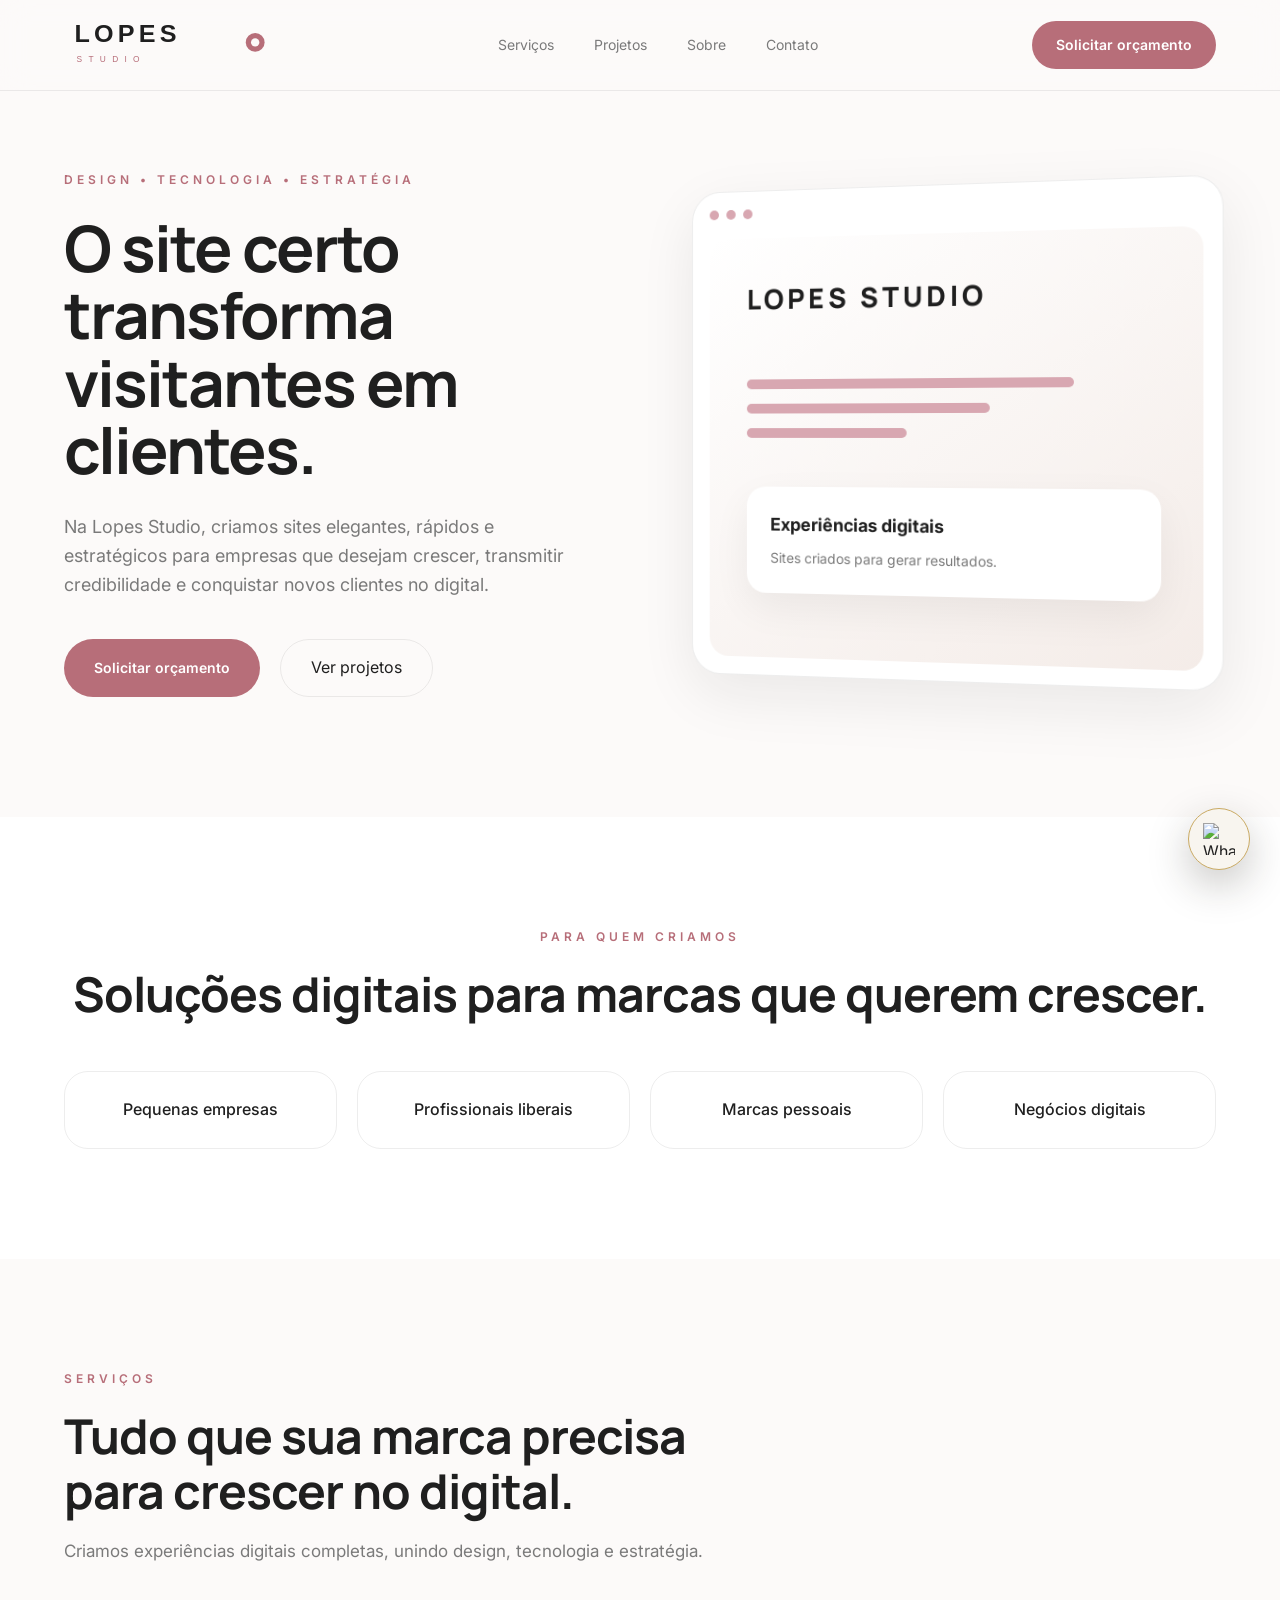
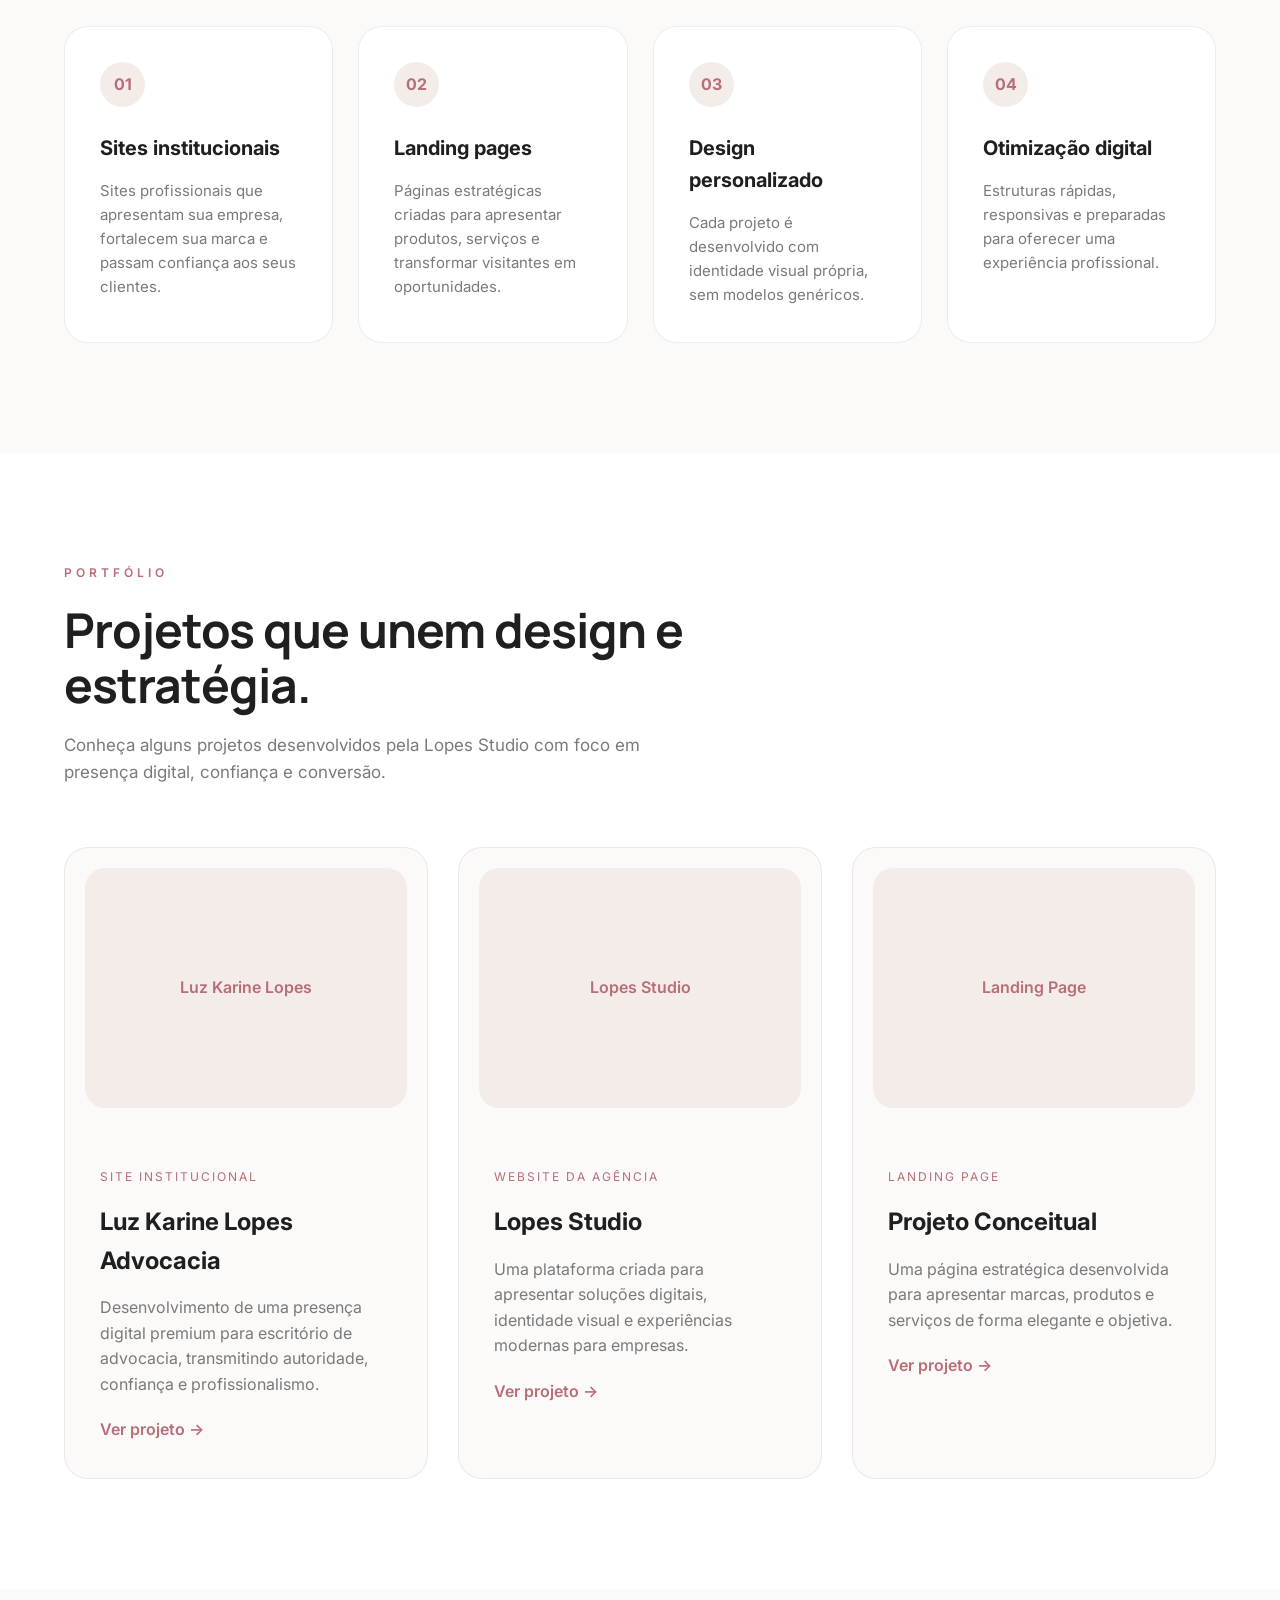
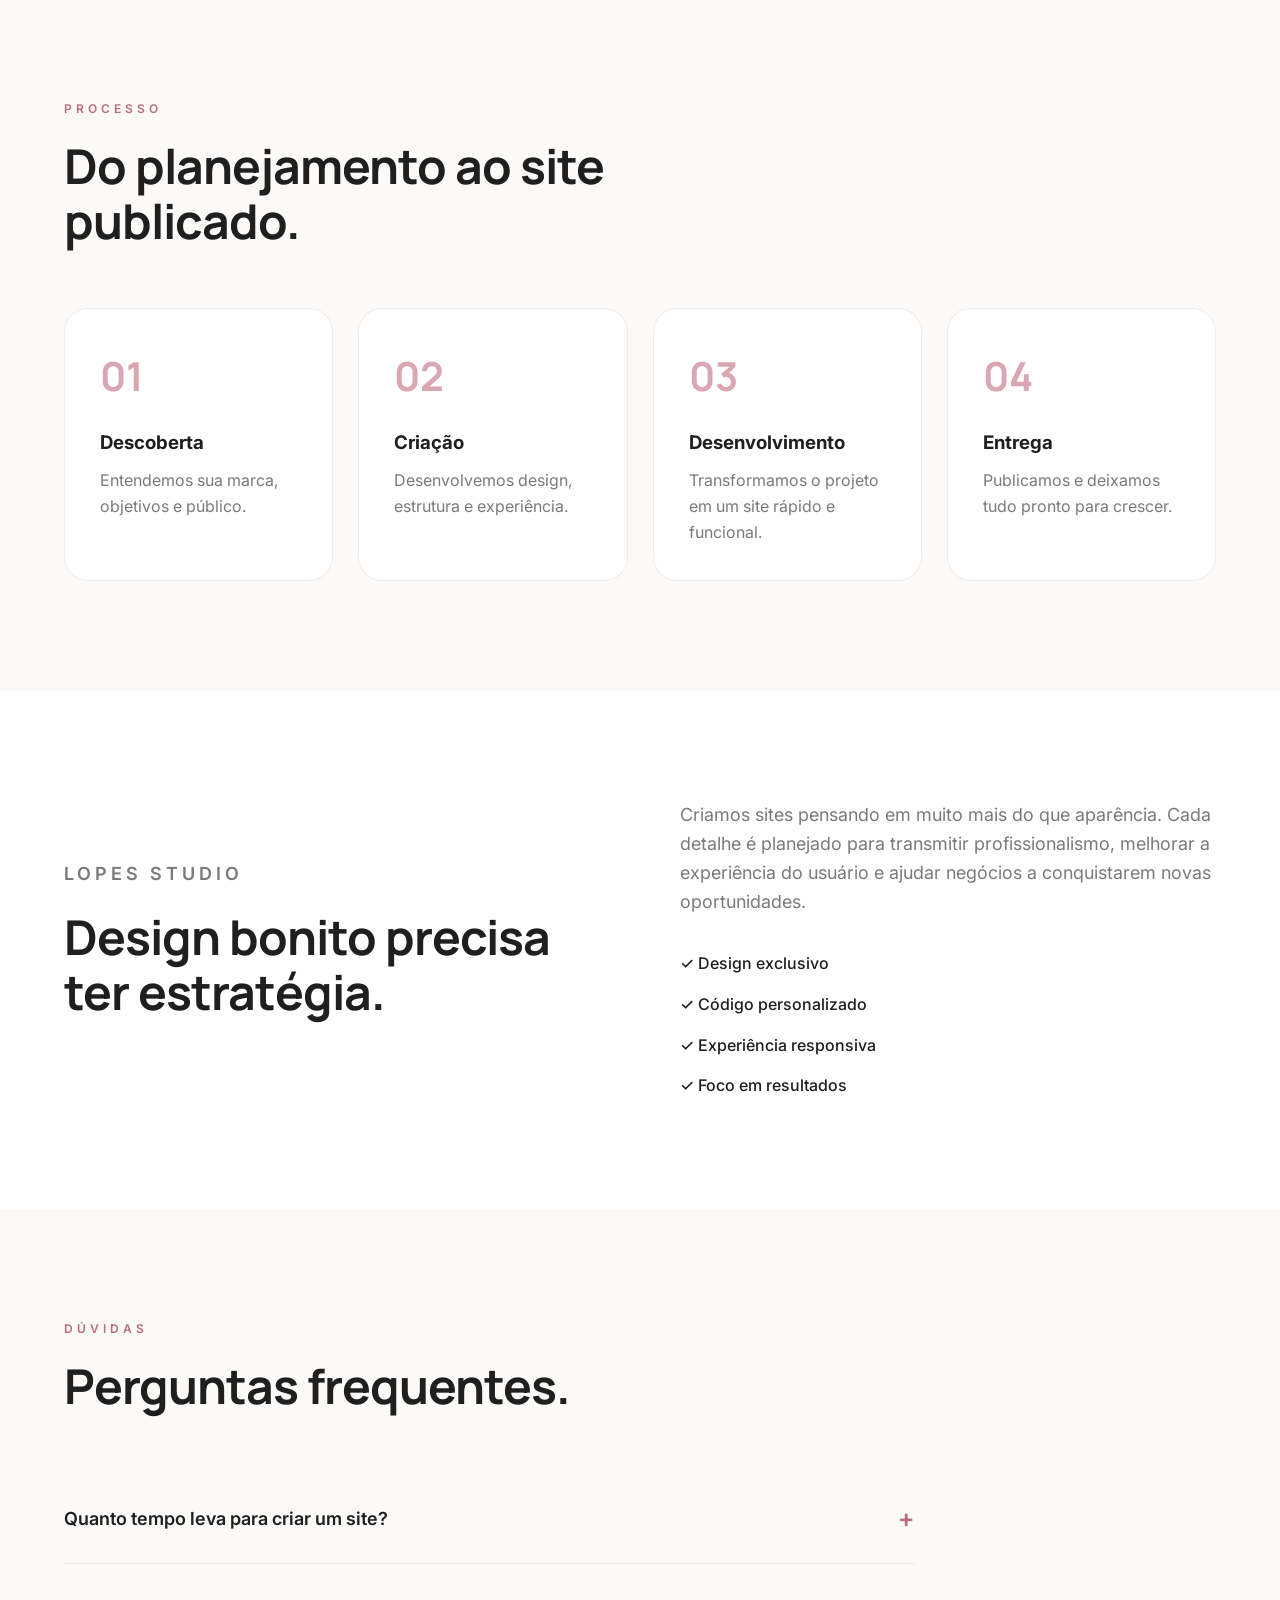
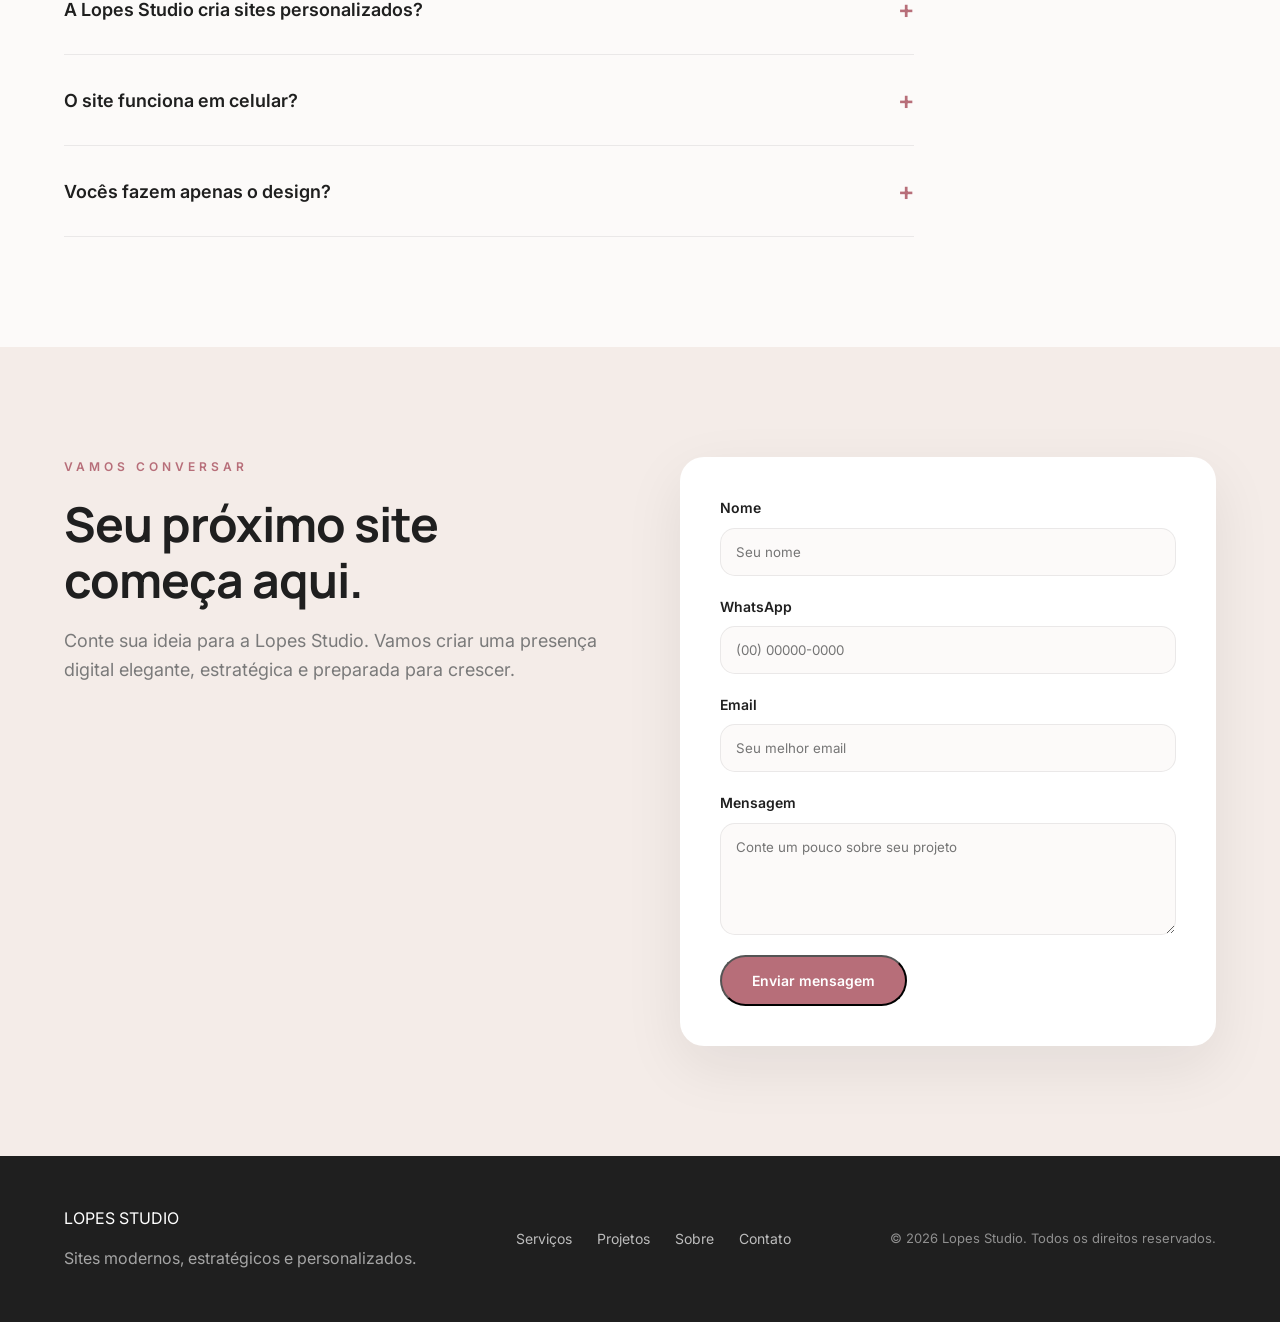
==== index.html @ 2b251fb7 "Atualiza icone do WhatsApp" ====
<!DOCTYPE html>
<html lang="pt-BR">

<head>

<meta name="google-site-verification" content="Q9Td8CXrNUzub2NYbzmiPWJRwla3DUAB-slNmKHm_8M" />

    <meta charset="UTF-8">

    <meta name="viewport" content="width=device-width, initial-scale=1.0">


    <!-- SEO -->
    <title>Lopes Studio | Sites modernos e estratégicos</title>

    <meta name="description" content="A Lopes Studio cria sites modernos, rápidos e estratégicos para empresas que desejam crescer no digital e transmitir credibilidade.">

    <meta name="keywords" content="criação de sites, desenvolvimento web, sites profissionais, landing pages, Lopes Studio">

    <meta name="author" content="Lopes Studio">


    <!-- Open Graph -->
    <meta property="og:title" content="Lopes Studio | Sites que transformam negócios">

    <meta property="og:description" content="Criamos experiências digitais elegantes, rápidas e estratégicas para empresas que desejam crescer.">

    <meta property="og:type" content="website">


<meta property="og:url" content="https://mariaeduardalopes521.github.io/lopesstudio.github.io/">

<meta property="og:image" content="https://mariaeduardalopes521.github.io/lopesstudio.github.io/assets/logos/logo-lopes-studio.svg">

    <!-- Favicon -->
    <link rel="icon" href="favicon.ico">


    <!-- Google Fonts -->
    <link rel="preconnect" href="https://fonts.googleapis.com">

    <link rel="preconnect" href="https://fonts.gstatic.com" crossorigin>

    <link href="https://fonts.googleapis.com/css2?family=Inter:wght@400;500;600;700&family=Manrope:wght@400;500;600;700;800&display=swap" rel="stylesheet">


    <!-- CSS -->
    <link rel="stylesheet" href="style.css">


</head>


<body>


<!-- ================= HEADER ================= -->


<header class="header">

    <div class="container header-content">


       <a href="#" class="logo">
    <img src="assets/logos/logo-lopes-studio.svg" alt="Lopes Studio">
</a>



        <nav class="navigation">


            <a href="#servicos">
                Serviços
            </a>


            <a href="#projetos">
                Projetos
            </a>


            <a href="#sobre">
                Sobre
            </a>


            <a href="#contato">
                Contato
            </a>


        </nav>



        <a href="#contato" class="button button-header">

            Solicitar orçamento

        </a>



        <button class="menu-mobile" aria-label="Abrir menu">

            <span></span>

            <span></span>

            <span></span>

        </button>


    </div>


</header>





<!-- ================= HERO ================= -->


<main>



<section class="hero">


<div class="container hero-content">



<div class="hero-text">


<p class="hero-tag">

DESIGN • TECNOLOGIA • ESTRATÉGIA

</p>



<h1>

O site certo transforma visitantes em clientes.

</h1>



<p class="hero-description">

Na Lopes Studio, criamos sites elegantes, rápidos e estratégicos para empresas que desejam crescer, transmitir credibilidade e conquistar novos clientes no digital.

</p>



<div class="hero-buttons">


<a href="#contato" class="button">

Solicitar orçamento

</a>



<a href="#projetos" class="button-outline">

Ver projetos

</a>


</div>


</div>






<div class="hero-preview">


<div class="mockup-window">


<div class="mockup-top">

<span></span>

<span></span>

<span></span>


</div>



<div class="mockup-screen">


<div class="mockup-brand">

LOPES STUDIO

</div>



<div class="mockup-lines">

<div></div>

<div></div>

<div></div>

</div>



<div class="mockup-card">


<h3>

Experiências digitais

</h3>


<p>

Sites criados para gerar resultados.

</p>


</div>



</div>


</div>



</div>




</div>


</section>

<!-- ================= CLIENTES ================= -->


<section class="clients">

    <div class="container">

        <p class="section-label">
            PARA QUEM CRIAMOS
        </p>


        <h2>
            Soluções digitais para marcas que querem crescer.
        </h2>


        <div class="clients-grid">


            <div class="client-item">
                Pequenas empresas
            </div>


            <div class="client-item">
                Profissionais liberais
            </div>


            <div class="client-item">
                Marcas pessoais
            </div>


            <div class="client-item">
                Negócios digitais
            </div>


        </div>


    </div>

</section>





<!-- ================= SERVIÇOS ================= -->


<section class="services" id="servicos">


<div class="container">


<div class="section-header">


<p class="section-label">
SERVIÇOS
</p>


<h2>
Tudo que sua marca precisa para crescer no digital.
</h2>


<p>
Criamos experiências digitais completas, unindo design, tecnologia e estratégia.
</p>


</div>




<div class="services-grid">



<article class="service-card">


<div class="service-icon">
01
</div>


<h3>
Sites institucionais
</h3>


<p>
Sites profissionais que apresentam sua empresa, fortalecem sua marca e passam confiança aos seus clientes.
</p>


</article>





<article class="service-card">


<div class="service-icon">
02
</div>


<h3>
Landing pages
</h3>


<p>
Páginas estratégicas criadas para apresentar produtos, serviços e transformar visitantes em oportunidades.
</p>


</article>





<article class="service-card">


<div class="service-icon">
03
</div>


<h3>
Design personalizado
</h3>


<p>
Cada projeto é desenvolvido com identidade visual própria, sem modelos genéricos.
</p>


</article>




<article class="service-card">


<div class="service-icon">
04
</div>


<h3>
Otimização digital
</h3>


<p>
Estruturas rápidas, responsivas e preparadas para oferecer uma experiência profissional.
</p>


</article>




</div>


</div>


</section>







<!-- ================= PROJETOS ================= -->


<section class="projects" id="projetos">

<div class="container">


<div class="section-header">

<p class="section-label">
PORTFÓLIO
</p>


<h2>
Projetos que unem design e estratégia.
</h2>


<p>
Conheça alguns projetos desenvolvidos pela Lopes Studio com foco em presença digital, confiança e conversão.
</p>


</div>





<div class="projects-grid">



<article class="project-card">


<div class="project-image">

<div class="image-placeholder">
Luz Karine Lopes
</div>

</div>



<div class="project-content">


<span>
SITE INSTITUCIONAL
</span>


<h3>
Luz Karine Lopes Advocacia
</h3>


<p>
Desenvolvimento de uma presença digital premium para escritório de advocacia, transmitindo autoridade, confiança e profissionalismo.
</p>


<a href="#" class="project-link">
Ver projeto →
</a>


</div>


</article>







<article class="project-card">


<div class="project-image">

<div class="image-placeholder">
Lopes Studio
</div>

</div>



<div class="project-content">


<span>
WEBSITE DA AGÊNCIA
</span>


<h3>
Lopes Studio
</h3>


<p>
Uma plataforma criada para apresentar soluções digitais, identidade visual e experiências modernas para empresas.
</p>


<a href="#" class="project-link">
Ver projeto →
</a>


</div>


</article>







<article class="project-card">


<div class="project-image">

<div class="image-placeholder">
Landing Page
</div>

</div>



<div class="project-content">


<span>
LANDING PAGE
</span>


<h3>
Projeto Conceitual
</h3>


<p>
Uma página estratégica desenvolvida para apresentar marcas, produtos e serviços de forma elegante e objetiva.
</p>


<a href="#" class="project-link">
Ver projeto →
</a>


</div>


</article>



</div>


</div>


</section>


<!-- ================= PROCESSO ================= -->


<section class="process">


<div class="container">


<div class="section-header">


<p class="section-label">
PROCESSO
</p>


<h2>
Do planejamento ao site publicado.
</h2>


</div>





<div class="process-grid">



<div class="process-step">


<strong>
01
</strong>


<h3>
Descoberta
</h3>


<p>
Entendemos sua marca, objetivos e público.
</p>


</div>





<div class="process-step">


<strong>
02
</strong>


<h3>
Criação
</h3>


<p>
Desenvolvemos design, estrutura e experiência.
</p>


</div>





<div class="process-step">


<strong>
03
</strong>


<h3>
Desenvolvimento
</h3>


<p>
Transformamos o projeto em um site rápido e funcional.
</p>


</div>





<div class="process-step">


<strong>
04
</strong>


<h3>
Entrega
</h3>


<p>
Publicamos e deixamos tudo pronto para crescer.
</p>


</div>



</div>


</div>


</section>






<!-- ================= DIFERENCIAIS ================= -->


<section class="about" id="sobre">


<div class="container about-content">



<div>


<p class="section-label">
LOPES STUDIO
</p>


<h2>
Design bonito precisa ter estratégia.
</h2>


</div>




<div>


<p>
Criamos sites pensando em muito mais do que aparência. Cada detalhe é planejado para transmitir profissionalismo, melhorar a experiência do usuário e ajudar negócios a conquistarem novas oportunidades.
</p>



<div class="advantages">


<div>
✓ Design exclusivo
</div>


<div>
✓ Código personalizado
</div>


<div>
✓ Experiência responsiva
</div>


<div>
✓ Foco em resultados
</div>


</div>



</div>



</div>


</section>

<!-- ================= FAQ ================= -->


<section class="faq">


<div class="container">


<div class="section-header">


<p class="section-label">
DÚVIDAS
</p>


<h2>
Perguntas frequentes.
</h2>


</div>




<div class="faq-list">



<div class="faq-item">


<button class="faq-question">

Quanto tempo leva para criar um site?

<span>+</span>

</button>


<div class="faq-answer">

<p>
O prazo depende da complexidade do projeto, quantidade de páginas e funcionalidades. Cada projeto possui um planejamento personalizado.

</p>

</div>


</div>







<div class="faq-item">


<button class="faq-question">

A Lopes Studio cria sites personalizados?

<span>+</span>

</button>


<div class="faq-answer">

<p>
Sim. Todos os projetos são desenvolvidos pensando na identidade, objetivos e público de cada cliente.

</p>

</div>


</div>







<div class="faq-item">


<button class="faq-question">

O site funciona em celular?

<span>+</span>

</button>


<div class="faq-answer">

<p>
Sim. Todos os projetos são desenvolvidos para oferecer uma experiência completa em computadores, tablets e smartphones.

</p>

</div>


</div>







<div class="faq-item">


<button class="faq-question">

Vocês fazem apenas o design?

<span>+</span>

</button>


<div class="faq-answer">

<p>
Não. A Lopes Studio trabalha desde a criação visual até o desenvolvimento e publicação do site.

</p>

</div>


</div>




</div>


</div>


</section>








<!-- ================= CONTATO ================= -->


<section class="contact" id="contato">


<div class="container contact-content">



<div class="contact-text">


<p class="section-label">
VAMOS CONVERSAR
</p>



<h2>
Seu próximo site começa aqui.
</h2>



<p>
Conte sua ideia para a Lopes Studio. Vamos criar uma presença digital elegante, estratégica e preparada para crescer.
</p>



</div>







<form class="contact-form" id="contact-form">


<div class="form-group">


<label>
Nome
</label>


<input 
type="text" 
name="nome"
placeholder="Seu nome"
required
>


</div>



<div class="form-group">

<label>
WhatsApp
</label>


<input 
type="tel"
name="telefone"
placeholder="(00) 00000-0000"
>


</div>



<div class="form-group">


<label>
Email
</label>


<input 
type="email"
name="email"
placeholder="Seu melhor email"
required
>


</div>







<div class="form-group">


<label>
Mensagem
</label>


<textarea
name="mensagem"
rows="5"
placeholder="Conte um pouco sobre seu projeto"
required
></textarea>


</div>





<button type="submit" class="button">
Enviar mensagem
</button>

<p id="form-status"></p>



</form>




</div>


</section>









<!-- ================= FOOTER ================= -->


<footer class="footer">


<div class="container footer-content">



<div class="footer-brand">


<a href="#" class="logo">


<span class="logo-name">
LOPES
</span>


<span class="logo-studio">
STUDIO
</span>


</a>



<p>
Sites modernos, estratégicos e personalizados.
</p>


</div>






<div class="footer-links">


<a href="#servicos">
Serviços
</a>


<a href="#projetos">
Projetos
</a>


<a href="#sobre">
Sobre
</a>


<a href="#contato">
Contato
</a>


</div>






<div class="footer-copy">


<p>
© 2026 Lopes Studio. Todos os direitos reservados.
</p>


</div>




</div>


</footer>







</main>






<!-- JavaScript -->

<script src="https://cdn.jsdelivr.net/npm/@emailjs/browser@4/dist/email.min.js"></script>


<script src="script.js"></script>



<a 
href="https://wa.me/5563991202222"
class="whatsapp-float"
target="_blank"
aria-label="Conversar pelo WhatsApp">

<img src="assets/icons/whatsapp.svg" alt="WhatsApp">

</a>



</body>


</html>
---- style.css ----
/* =====================================================
   LOPES STUDIO
   Premium Digital Agency
   ===================================================== */


/* ================= ROOT ================= */


:root {


    --background: #FCFAF9;

    --white: #FFFFFF;

    --text: #1F1F1F;

    --text-light: #7A7A7A;

    --rose: #B76E79;

    --rose-light: #D8A7B1;

    --beige: #F4ECE8;

    --border: rgba(31,31,31,0.08);

    --shadow:
    0 20px 60px rgba(31,31,31,0.08);


    --radius: 24px;


    --transition:
    all .35s ease;


}





/* ================= RESET ================= */


* {

    margin:0;

    padding:0;

    box-sizing:border-box;

}



html {

    scroll-behavior:smooth;

}



body {

    font-family:
    'Inter',
    sans-serif;

    background:
    var(--background);

    color:
    var(--text);

    line-height:1.6;

}



img {

    max-width:100%;

    display:block;

}



a {

    text-decoration:none;

    color:inherit;

}



button,
input,
textarea {

    font-family:inherit;

}





/* ================= CONTAINER ================= */


.container {


    width:min(1180px, 90%);

    margin:auto;


}





/* ================= HEADER ================= */


.header {


    position:fixed;

    top:0;

    left:0;

    width:100%;


    z-index:1000;


    background:
    rgba(252,250,249,.85);


    backdrop-filter:
    blur(15px);


    border-bottom:
    1px solid var(--border);


}




.header-content {


    height:90px;


    display:flex;


    align-items:center;


    justify-content:space-between;


}




.logo img {

    width:220px;

    height:auto;

}








.navigation {


    display:flex;


    gap:40px;


}



.navigation a {


    font-size:14px;


    color:
    var(--text-light);


    transition:
    var(--transition);


}



.navigation a:hover {


    color:
    var(--rose);


}





.button {


    display:inline-flex;


    align-items:center;


    justify-content:center;


    background:
    var(--rose);


    color:white;


    padding:
    15px 30px;


    border-radius:
    50px;


    font-size:14px;


    font-weight:600;


    transition:
    var(--transition);


}



.button:hover {


    transform:
    translateY(-3px);


    box-shadow:
    0 15px 30px rgba(183,110,121,.25);


}




.button-header {


    padding:
    13px 24px;


}





.menu-mobile {


    display:none;


    background:none;


    border:0;


}





/* ================= HERO ================= */


.hero {


    padding-top:170px;


    padding-bottom:120px;


}




.hero-content {


    display:grid;


    grid-template-columns:
    1fr 1fr;


    align-items:center;


    gap:80px;


}





.hero-tag {


    color:
    var(--rose);


    font-size:12px;


    font-weight:600;


    letter-spacing:4px;


    margin-bottom:25px;


}





.hero h1 {


    font-family:
    'Manrope',
    sans-serif;


    font-size:
    clamp(42px,5vw,70px);


    line-height:
    1.05;


    letter-spacing:-2px;


    margin-bottom:30px;


}




.hero-description {


    max-width:520px;


    color:
    var(--text-light);


    font-size:18px;


    margin-bottom:40px;


}




.hero-buttons {


    display:flex;


    gap:20px;


}




.button-outline {


    display:inline-flex;


    align-items:center;


    justify-content:center;


    padding:
    15px 30px;


    border-radius:50px;


    border:
    1px solid var(--border);


    transition:
    var(--transition);


}



.button-outline:hover {


    border-color:
    var(--rose);


    color:
    var(--rose);


}





/* ================= HERO MOCKUP ================= */


.hero-preview {


    position:relative;


}



.mockup-window {


    background:
    var(--white);


    border-radius:
    30px;


    padding:
    18px;


    box-shadow:
    var(--shadow);


    border:
    1px solid var(--border);


    transform:
    perspective(1000px)
    rotateY(-8deg);



}



.mockup-top {


    display:flex;


    gap:8px;


    margin-bottom:20px;


}



.mockup-top span {


    width:10px;


    height:10px;


    border-radius:50%;


    background:
    var(--rose-light);


}




.mockup-screen {


    min-height:430px;


    background:
    linear-gradient(
    145deg,
    #ffffff,
    #f4ece8
    );


    border-radius:
    20px;


    padding:
    40px;


}




.mockup-brand {


    font-family:
    'Manrope',
    sans-serif;


    font-size:28px;


    font-weight:800;


    letter-spacing:4px;


    margin-bottom:60px;


}




.mockup-lines {


    display:flex;


    flex-direction:column;


    gap:15px;


}



.mockup-lines div {


    height:10px;


    background:
    var(--rose-light);


    border-radius:20px;


}




.mockup-lines div:nth-child(1){

    width:80%;

}



.mockup-lines div:nth-child(2){

    width:60%;

}



.mockup-lines div:nth-child(3){

    width:40%;

}




.mockup-card {


    margin-top:50px;


    padding:25px;


    background:
    white;


    border-radius:
    20px;


    box-shadow:
    0 15px 40px rgba(0,0,0,.06);


}



.mockup-card h3 {


    margin-bottom:8px;


    font-size:18px;


}



.mockup-card p {


    color:
    var(--text-light);


    font-size:14px;


}







/* ================= SECTIONS ================= */



section {


    padding:
    110px 0;


}



.section-label {


    color:
    var(--rose);


    font-size:12px;


    letter-spacing:4px;


    font-weight:600;


    margin-bottom:20px;


}



.section-header {


    max-width:650px;


    margin-bottom:60px;


}



.section-header h2,
.clients h2,
.about h2,
.contact h2 {


    font-family:
    'Manrope',
    sans-serif;


    font-size:
    clamp(32px,4vw,48px);


    line-height:1.15;


    letter-spacing:-1px;


    margin-bottom:20px;


}



.section-header p:not(.section-label) {


    color:
    var(--text-light);


    font-size:17px;


}





/* ================= CLIENTS ================= */



.clients {


    background:
    var(--white);


    text-align:center;


}



.clients-grid {


    display:grid;


    grid-template-columns:
    repeat(4,1fr);


    gap:20px;


    margin-top:50px;


}



.client-item {


    padding:25px;


    border:
    1px solid var(--border);


    border-radius:
    var(--radius);


    font-weight:500;


}







/* ================= SERVICES ================= */



.services-grid {


    display:grid;


    grid-template-columns:
    repeat(4,1fr);


    gap:25px;


}



.service-card {


    background:
    var(--white);


    padding:35px;


    border-radius:
    var(--radius);


    border:
    1px solid var(--border);


    transition:
    var(--transition);


}




.service-card:hover {


    transform:
    translateY(-8px);


    box-shadow:
    var(--shadow);


}



.service-icon {


    width:45px;


    height:45px;


    display:flex;


    align-items:center;


    justify-content:center;


    border-radius:50%;


    background:
    var(--beige);


    color:
    var(--rose);


    font-weight:700;


    margin-bottom:25px;


}




.service-card h3 {


    margin-bottom:15px;


    font-size:20px;


}



.service-card p {


    color:
    var(--text-light);


    font-size:15px;


}







/* ================= PROJECTS ================= */



.projects {


    background:
    var(--white);


}



.projects-grid {


    display:grid;


    grid-template-columns:
    repeat(3,1fr);


    gap:30px;


}


.project-card {


    background:
    var(--background);


    border-radius:
    var(--radius);


    overflow:hidden;


    border:
    1px solid var(--border);


}




.project-image {


    height:280px;


    padding:20px;


}



.image-placeholder {


    height:100%;


    border-radius:20px;


    background:
    var(--beige);


    display:flex;


    align-items:center;


    justify-content:center;


    color:
    var(--rose);


    font-weight:600;


}



.project-content {


    padding:35px;


}



.project-content span {


    font-size:12px;


    color:
    var(--rose);


    letter-spacing:2px;


}



.project-content h3 {


    margin:
    15px 0;


    font-size:24px;


}



.project-content p {


    color:
    var(--text-light);


    margin-bottom:20px;


}



.project-link {


    color:
    var(--rose);


    font-weight:600;


}




/* ================= PROCESS ================= */


.process-grid {


    display:grid;


    grid-template-columns:
    repeat(4,1fr);


    gap:25px;


}




.process-step {


    padding:35px;


    border:
    1px solid var(--border);


    border-radius:
    var(--radius);


    background:
    var(--white);


}



.process-step strong {


    font-size:40px;


    color:
    var(--rose-light);


    font-family:
    'Manrope',
    sans-serif;


}



.process-step h3 {


    margin:
    20px 0 10px;


}



.process-step p {


    color:
    var(--text-light);


}







/* ================= ABOUT ================= */



.about {


    background:
    var(--white);


}




.about-content {


    display:grid;


    grid-template-columns:
    1fr 1fr;


    gap:80px;


    align-items:center;


}



.about-content p {


    color:
    var(--text-light);


    font-size:18px;


}




.advantages {


    margin-top:35px;


    display:grid;


    gap:15px;


}



.advantages div {


    font-weight:500;


}







/* ================= FAQ ================= */



.faq-list {


    max-width:850px;


}



.faq-item {


    border-bottom:
    1px solid var(--border);


}



.faq-question {


    width:100%;


    padding:30px 0;


    display:flex;


    justify-content:space-between;


    align-items:center;


    background:none;


    border:0;


    font-size:18px;


    font-weight:600;


    cursor:pointer;


    color:
    var(--text);


}



.faq-question span {


    color:
    var(--rose);


    font-size:25px;


}




.faq-answer {


    max-height:0;


    overflow:hidden;


    transition:
    .4s ease;


}



.faq-answer p {


    color:
    var(--text-light);


    padding-bottom:25px;


}



.faq-item.active .faq-answer {


    max-height:200px;


}







/* ================= CONTACT ================= */



.contact {


    background:
    var(--beige);


}



.contact-content {


    display:grid;


    grid-template-columns:
    1fr 1fr;


    gap:80px;


    align-items:start;


}




.contact-text p:not(.section-label) {


    color:
    var(--text-light);


    font-size:18px;


}





.contact-form {


    background:
    var(--white);


    padding:40px;


    border-radius:
    var(--radius);


    box-shadow:
    var(--shadow);


}





.form-group {


    display:flex;


    flex-direction:column;


    gap:8px;


    margin-bottom:20px;


}



.form-group label {


    font-size:14px;


    font-weight:600;


}



.form-group input,
.form-group textarea {


    width:100%;


    border:
    1px solid var(--border);


    border-radius:15px;


    padding:15px;


    outline:none;


    background:
    var(--background);


}



.form-group input:focus,
.form-group textarea:focus {


    border-color:
    var(--rose);


}








/* ================= FOOTER ================= */



.footer {


    padding:
    50px 0;


    background:
    #1F1F1F;


    color:white;


}



.footer-content {


    display:flex;


    align-items:center;


    justify-content:space-between;


    gap:30px;


}



.footer .logo-name {


    color:white;


}



.footer-brand p {


    margin-top:15px;


    color:
    rgba(255,255,255,.6);


}



.footer-links {


    display:flex;


    gap:25px;


}



.footer-links a {


    color:
    rgba(255,255,255,.7);


    font-size:14px;


}



.footer-copy {


    color:
    rgba(255,255,255,.5);


    font-size:13px;


}







/* ================= ANIMATIONS ================= */



.hero-text,
.hero-preview,
.service-card,
.project-card,
.process-step {


    animation:
    fadeUp .8s ease both;


}



@keyframes fadeUp {


    from {


        opacity:0;


        transform:
        translateY(30px);


    }



    to {


        opacity:1;


        transform:
        translateY(0);


    }


}







/* ================= RESPONSIVE ================= */



@media(max-width:1000px){



.hero-content,
.about-content,
.contact-content {


    grid-template-columns:
    1fr;


}




.services-grid {


    grid-template-columns:
    repeat(2,1fr);


}



.clients-grid {


    grid-template-columns:
    repeat(2,1fr);


}



.process-grid {


    grid-template-columns:
    repeat(2,1fr);


}



.projects-grid {


    grid-template-columns:
    1fr;


}




.navigation {


    display:none;


}




.button-header {


    display:none;


}




.menu-mobile {


    display:flex;


    flex-direction:column;


    gap:5px;


}



.menu-mobile span {


    width:25px;


    height:2px;


    background:
    var(--text);


}




}




@media(max-width:600px){



.hero {


    padding-top:130px;


}



.hero h1 {


    font-size:42px;


}



.hero-buttons {


    flex-direction:column;


}



.services-grid,
.clients-grid,
.process-grid {


    grid-template-columns:
    1fr;


}



.mockup-window {


    transform:none;


}



.contact-form {


    padding:25px;


}



.footer-content {


    flex-direction:column;


    text-align:center;


}



.footer-links {


    flex-wrap:wrap;


    justify-content:center;


}




}

/* ================= WHATSAPP PREMIUM ================= */

.whatsapp-float {

    position: fixed;

    right: 30px;

    bottom: 30px;

    width: 62px;

    height: 62px;

    display:flex;

    align-items:center;

    justify-content:center;

    border-radius:50%;

    background:#f8f5ef;

    border:1px solid #c9a962;

    box-shadow:
    0 15px 40px rgba(41,35,29,.25);

    z-index:9999;

    transition:.35s ease;

}


.whatsapp-float img {

    width:32px;

    height:32px;

}


.whatsapp-float:hover {

    transform:translateY(-6px);

    box-shadow:
    0 20px 45px rgba(41,35,29,.35);

}
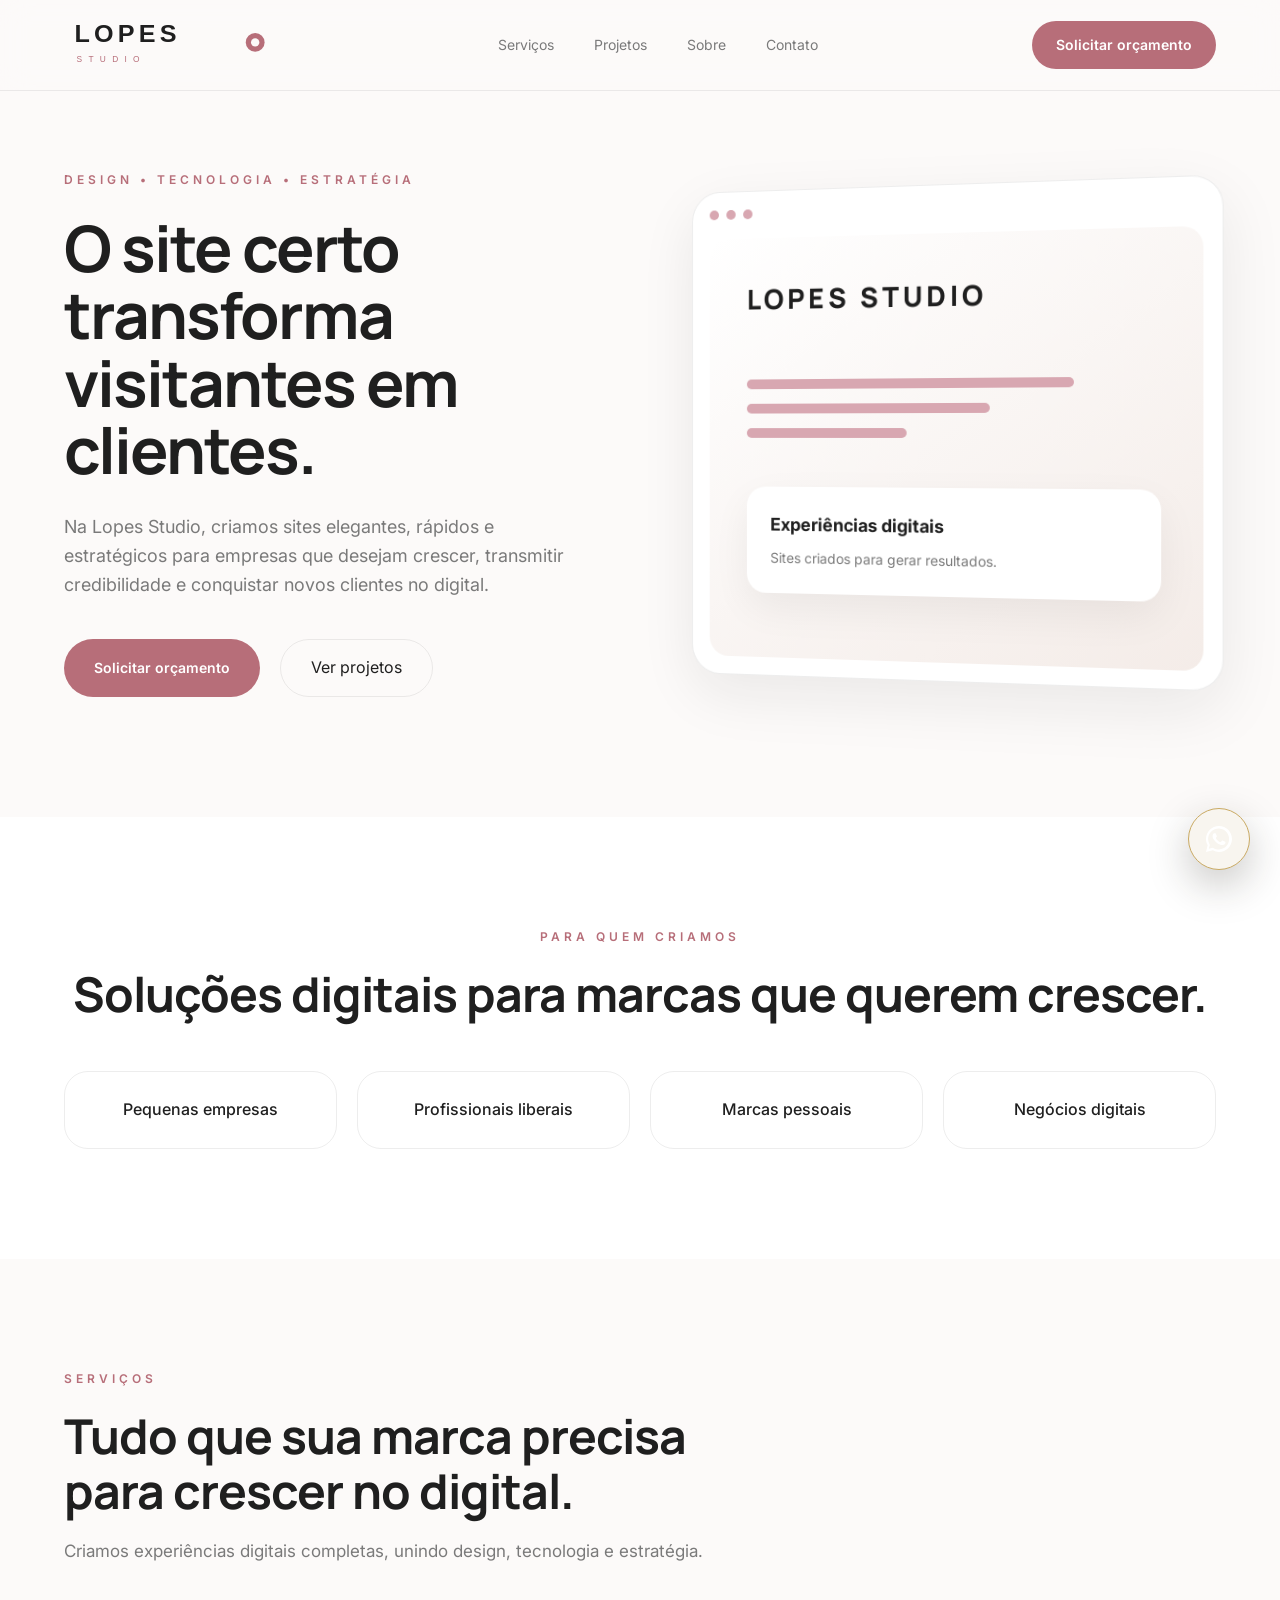
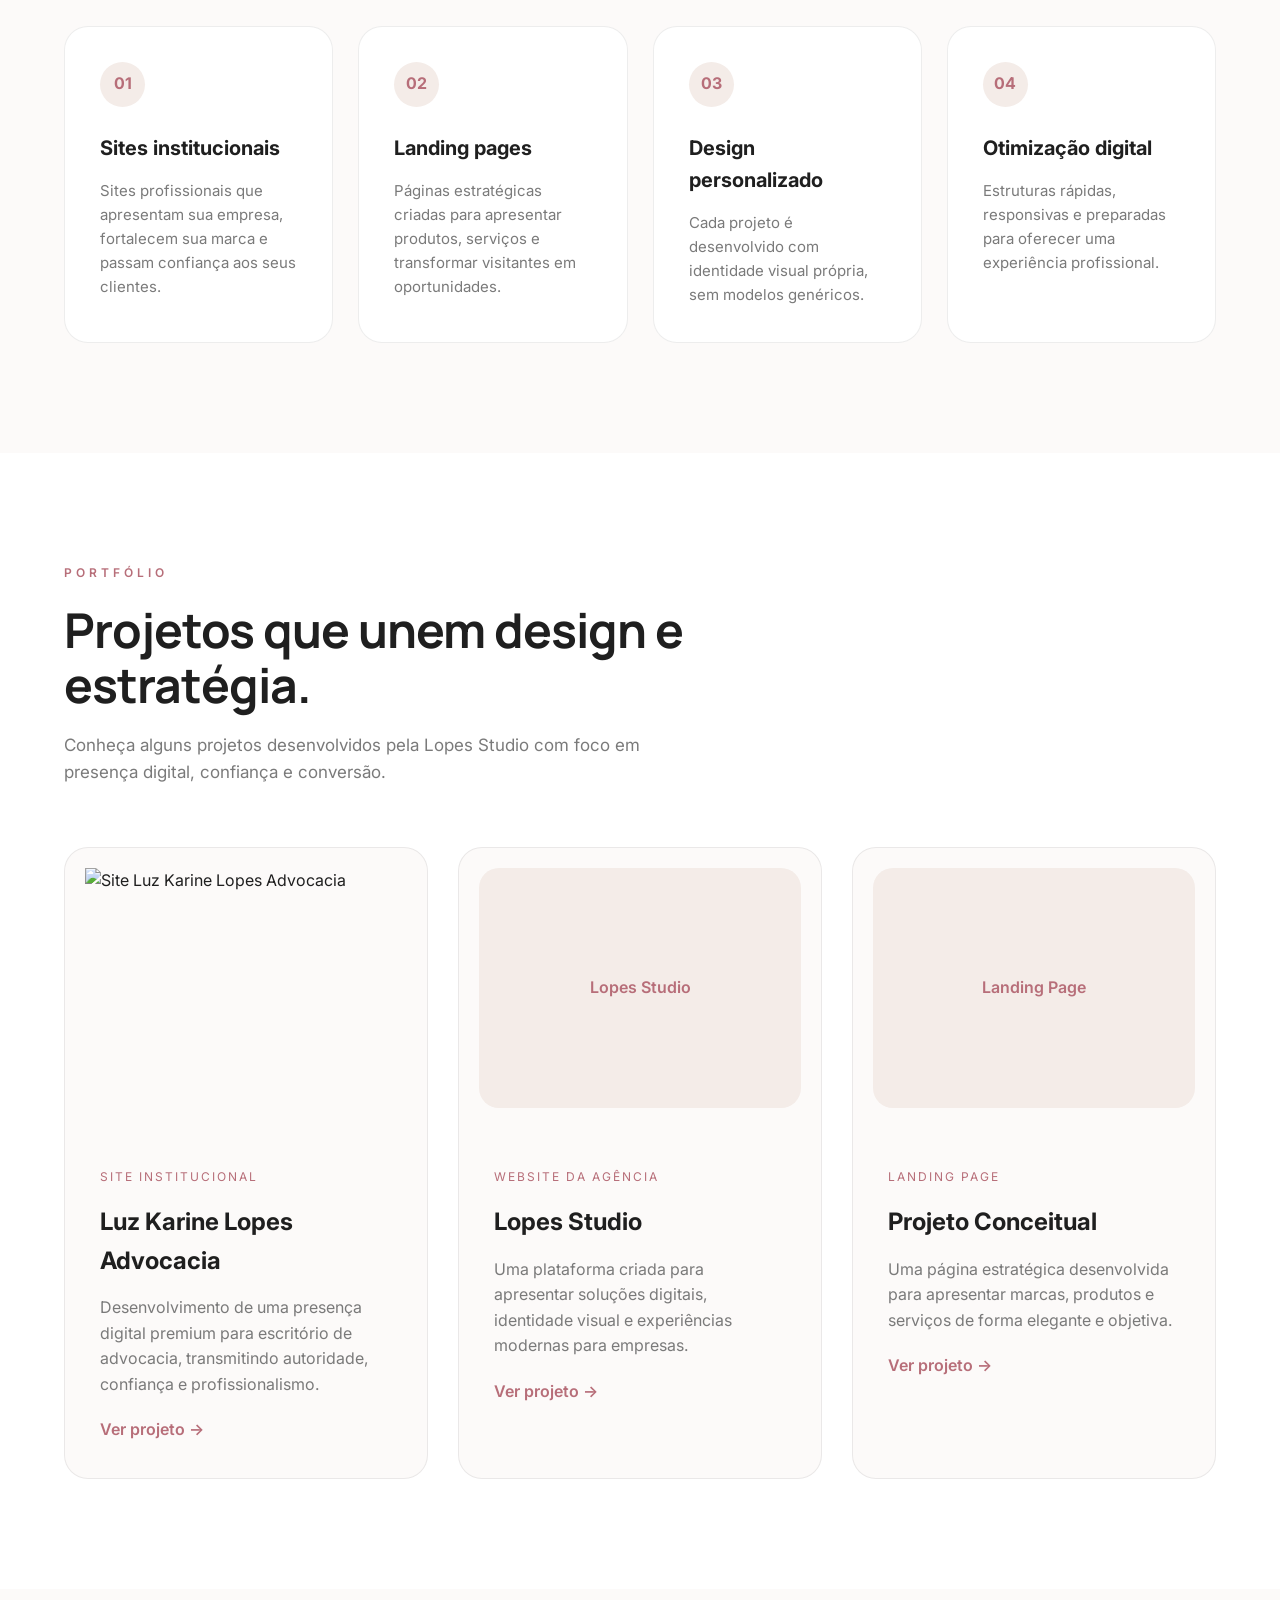
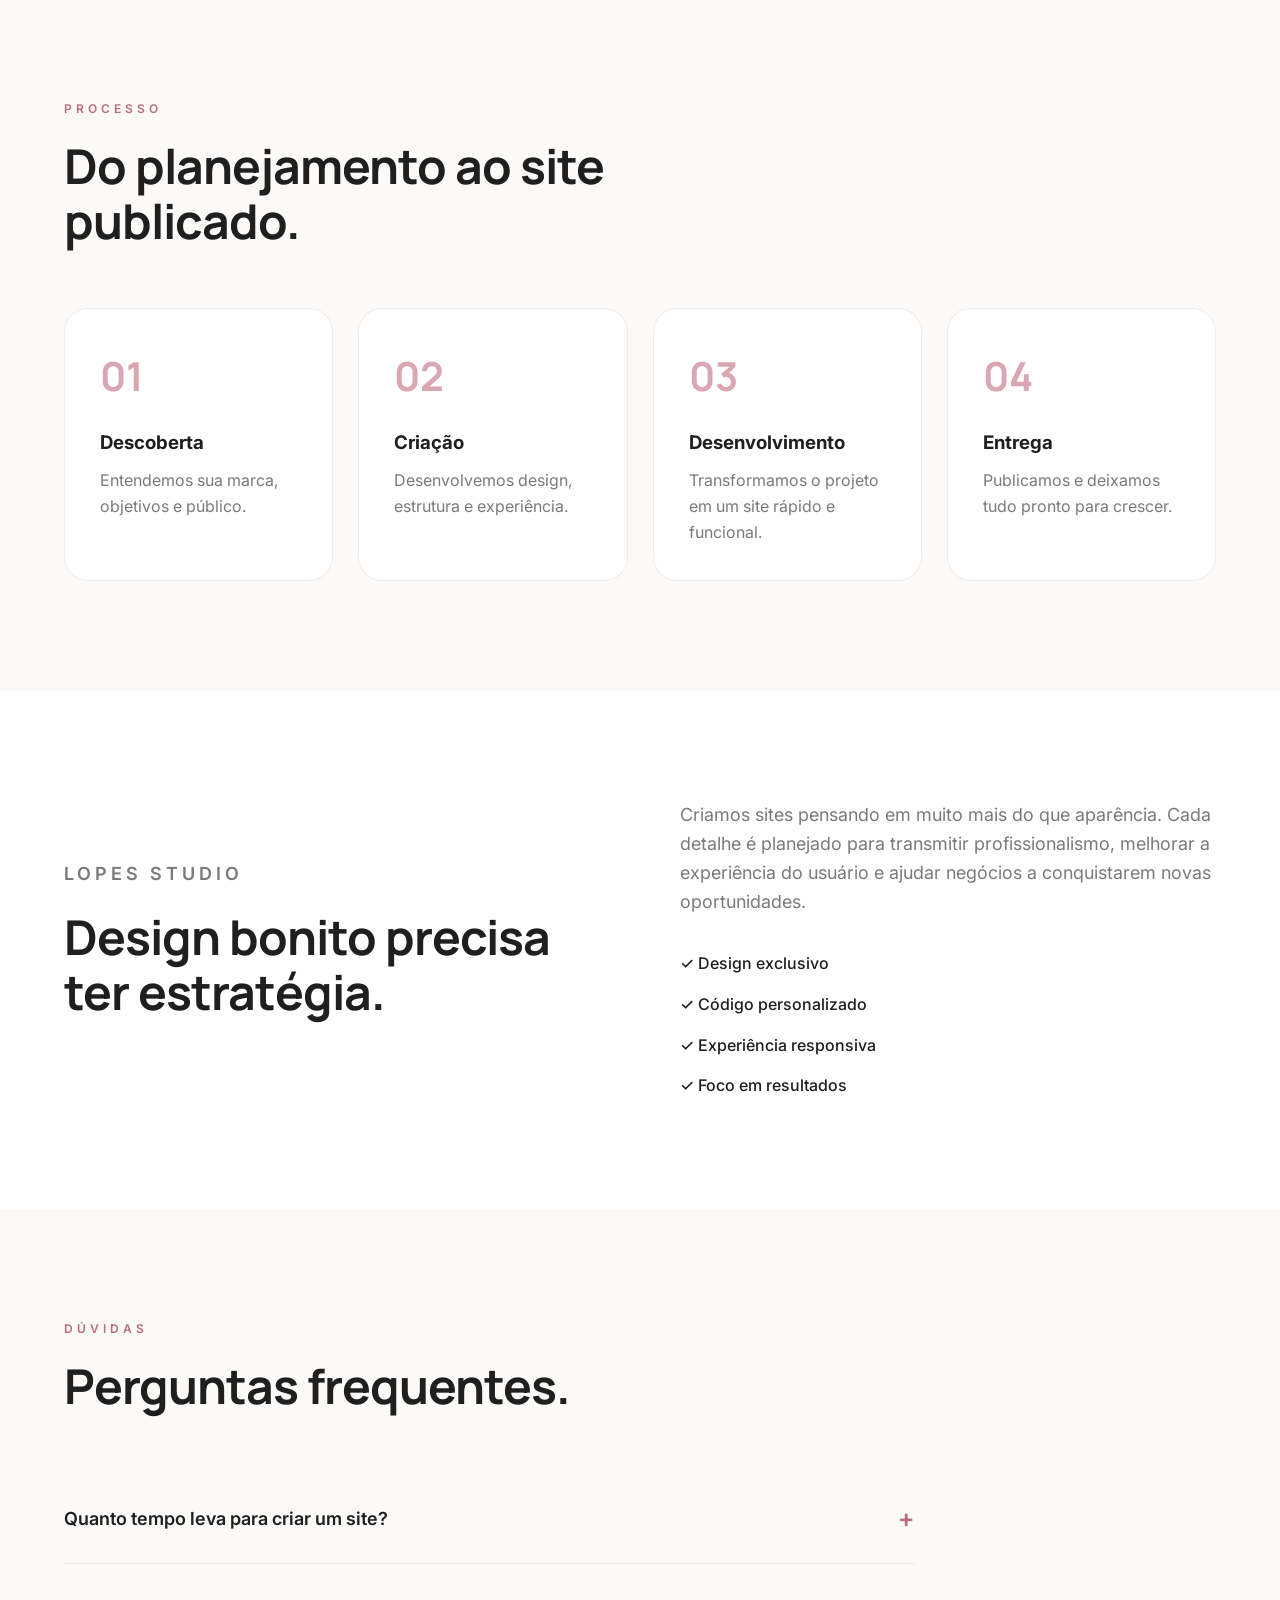
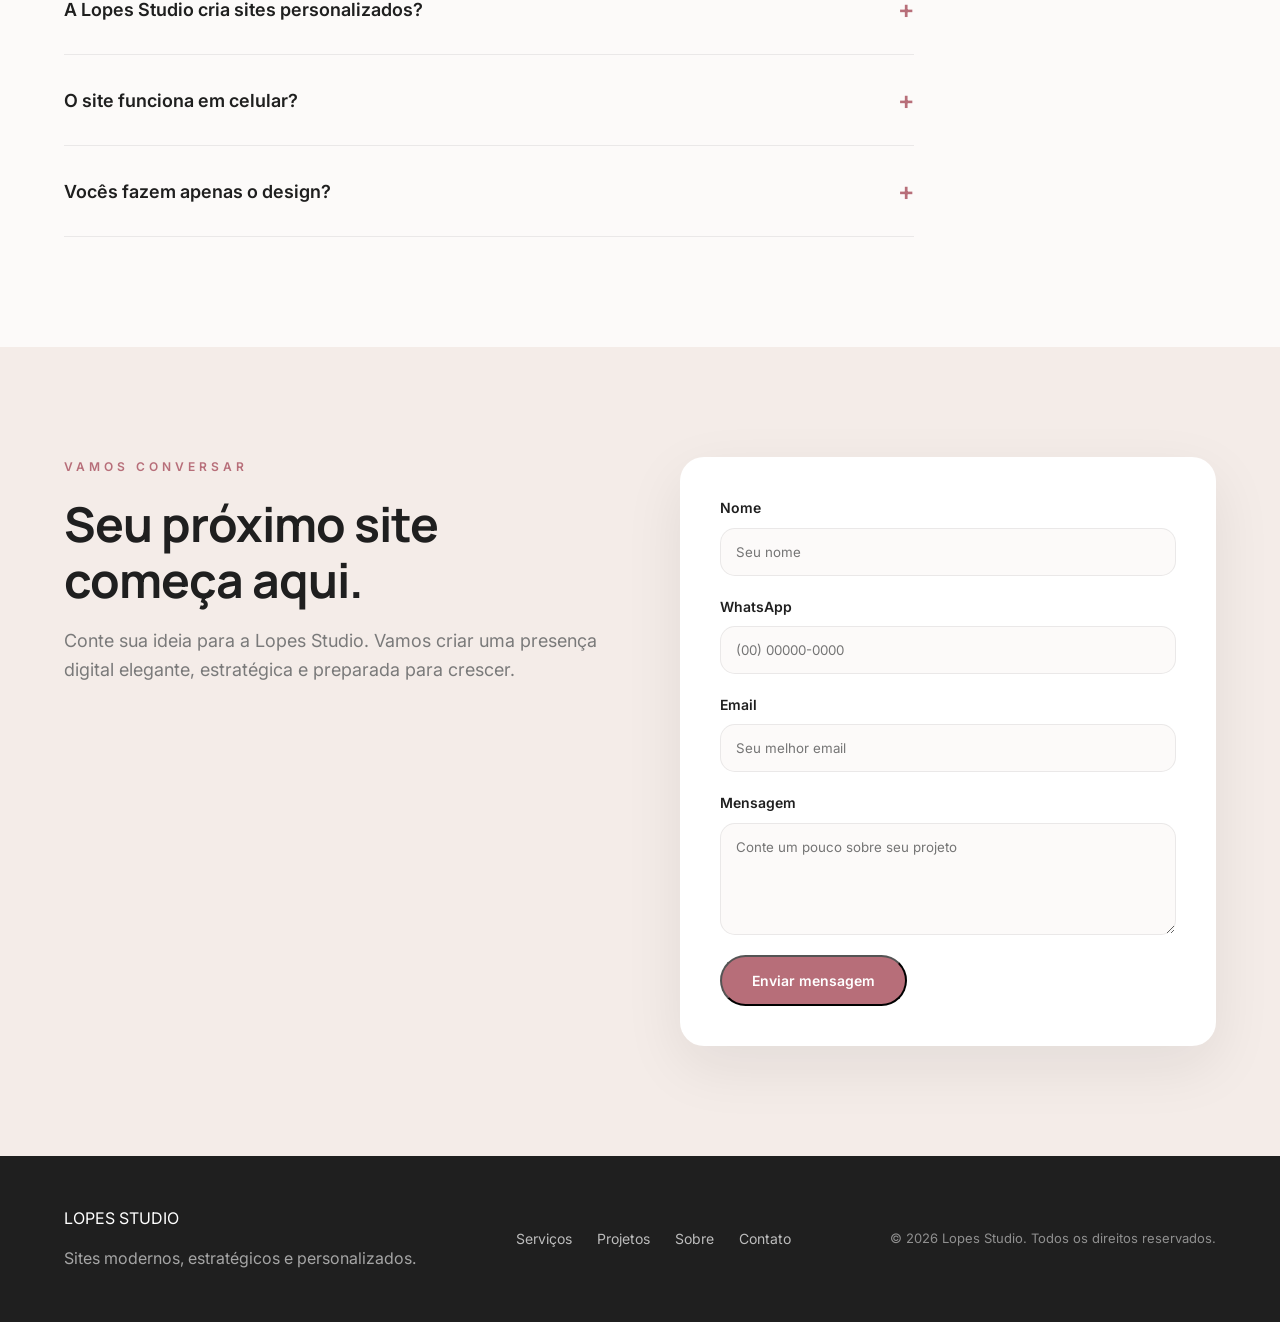
==== commit 982b3c0a: "Adiciona imagem do projeto Luz Karine no portfolio" ====
--- a/index.html
+++ b/index.html
@@ -507,9 +507,10 @@
 
 <div class="project-image">
 
-<div class="image-placeholder">
-Luz Karine Lopes
-</div>
+<img 
+src="assets/projects/luz-karine.webp"
+alt="Site Luz Karine Lopes Advocacia"
+>
 
 </div>
 
--- a/style.css
+++ b/style.css
@@ -2102,6 +2102,8 @@
 
     height:32px;
 
+    display:block;
+
 }
 
 
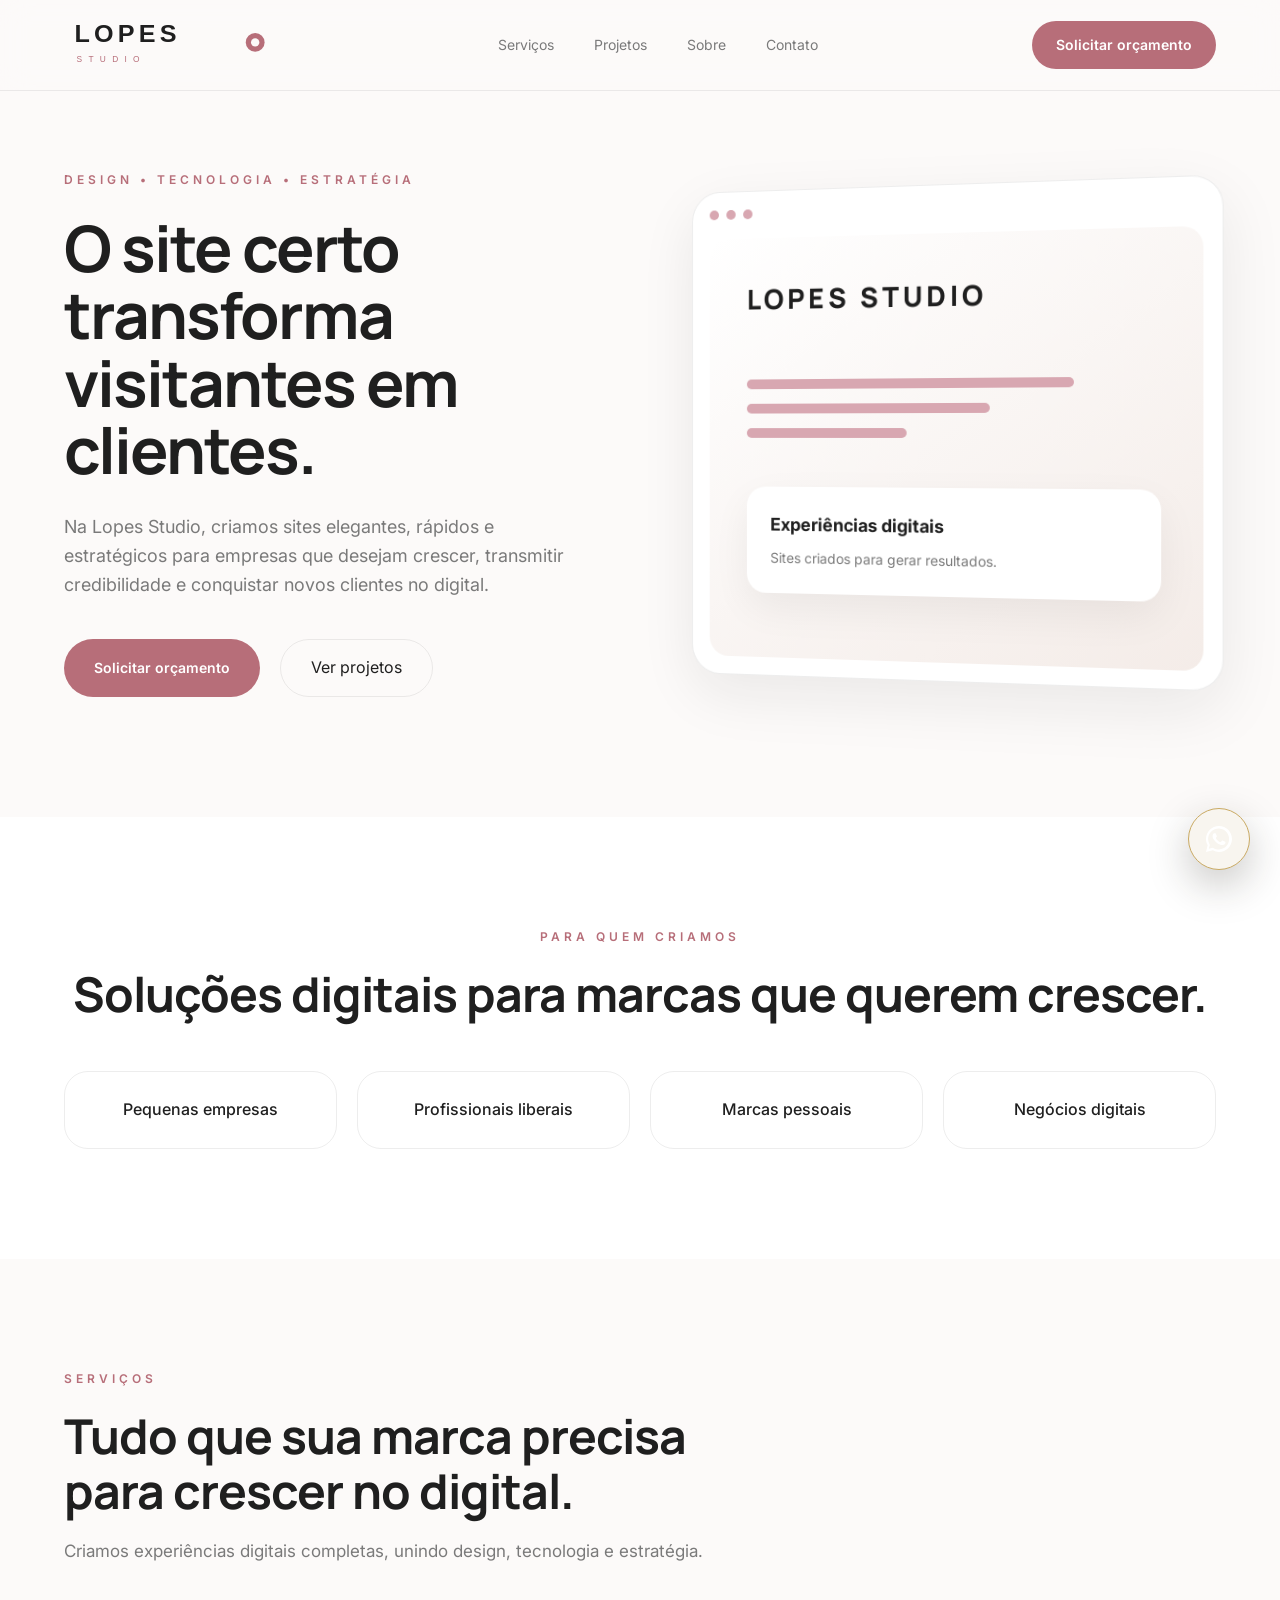
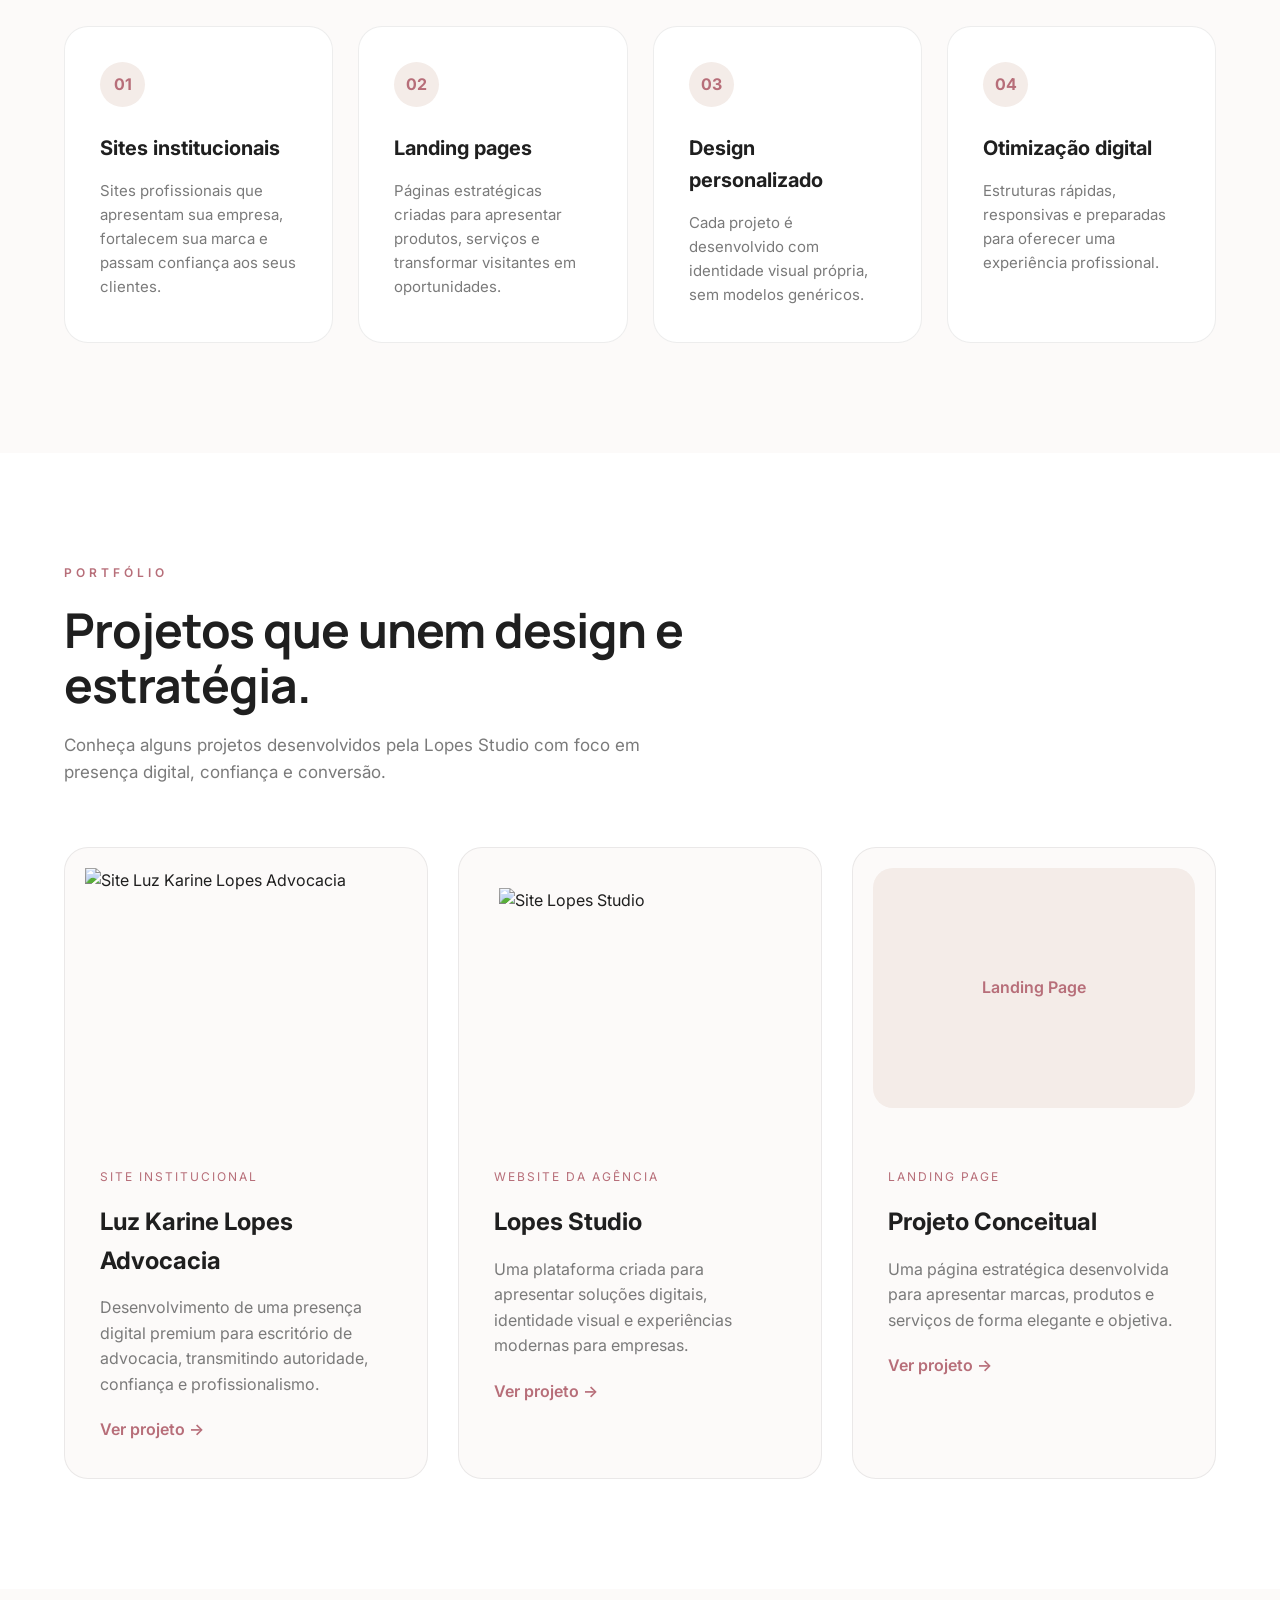
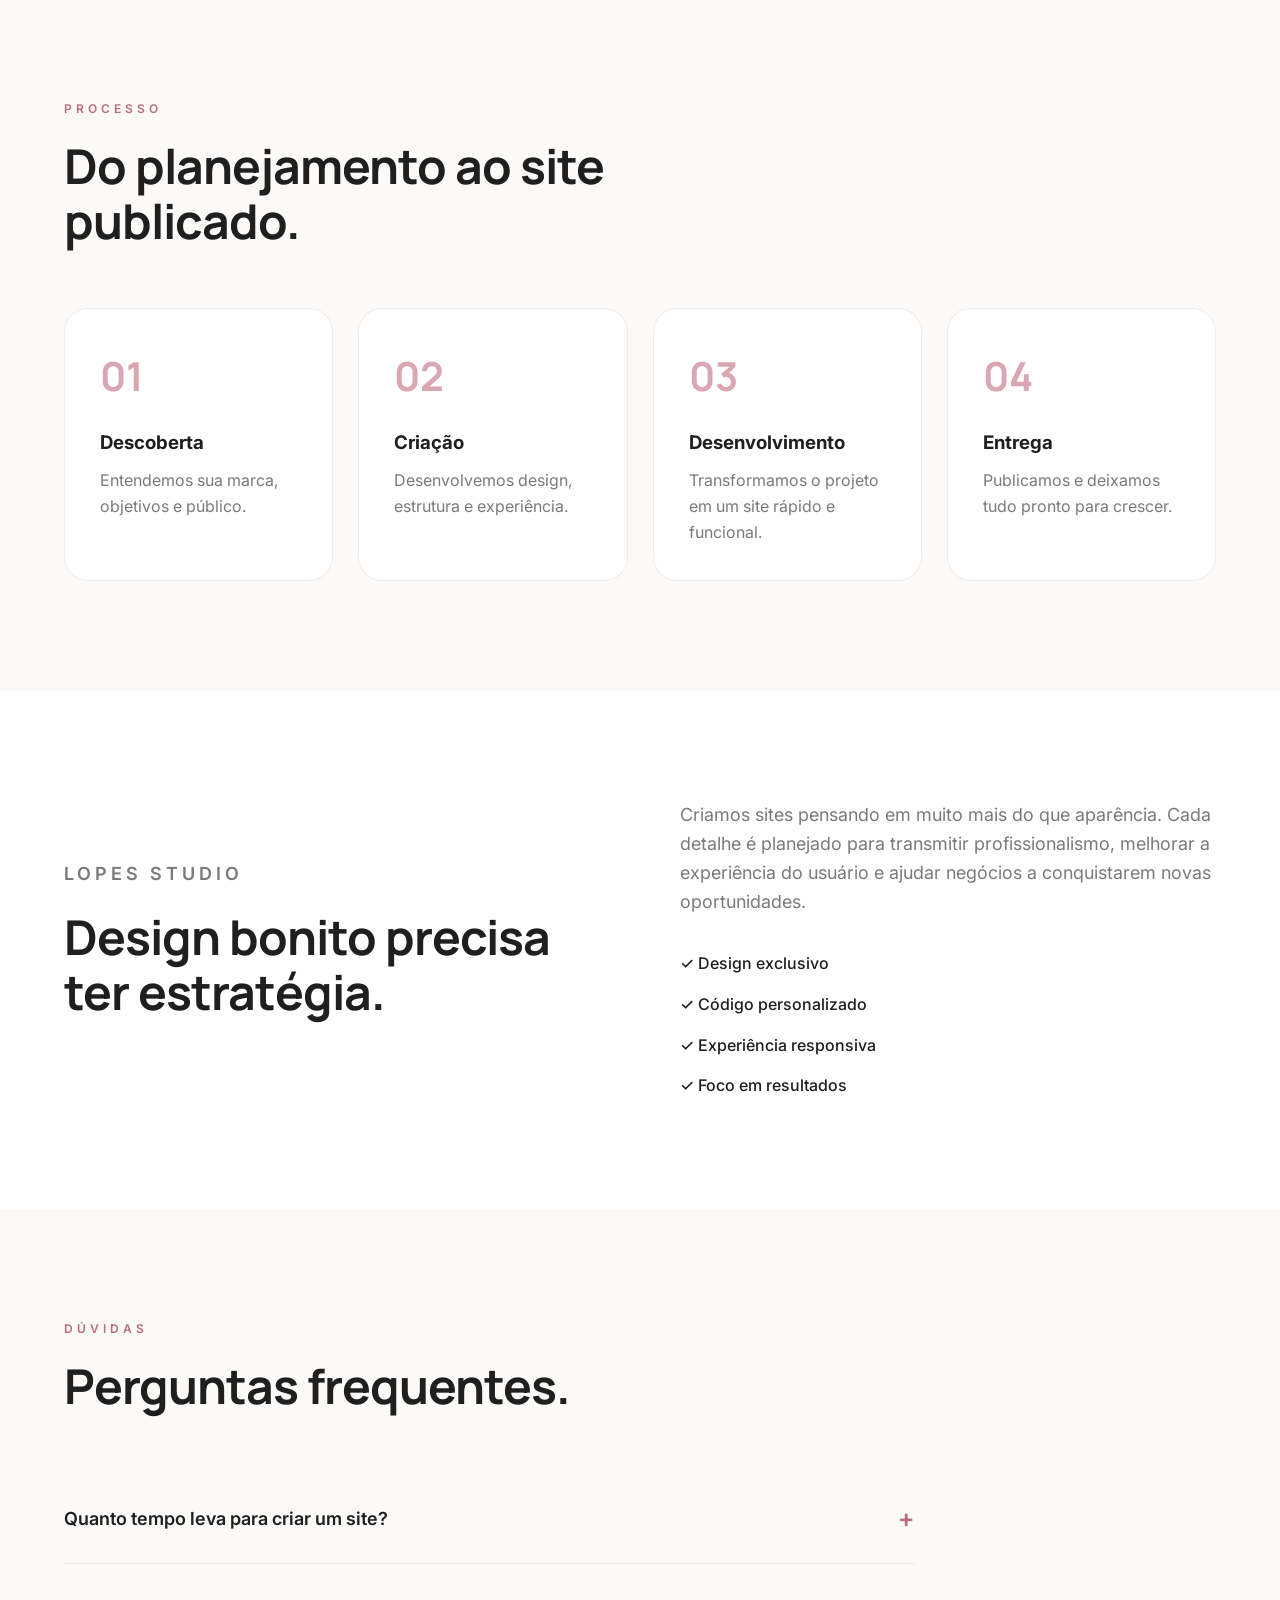
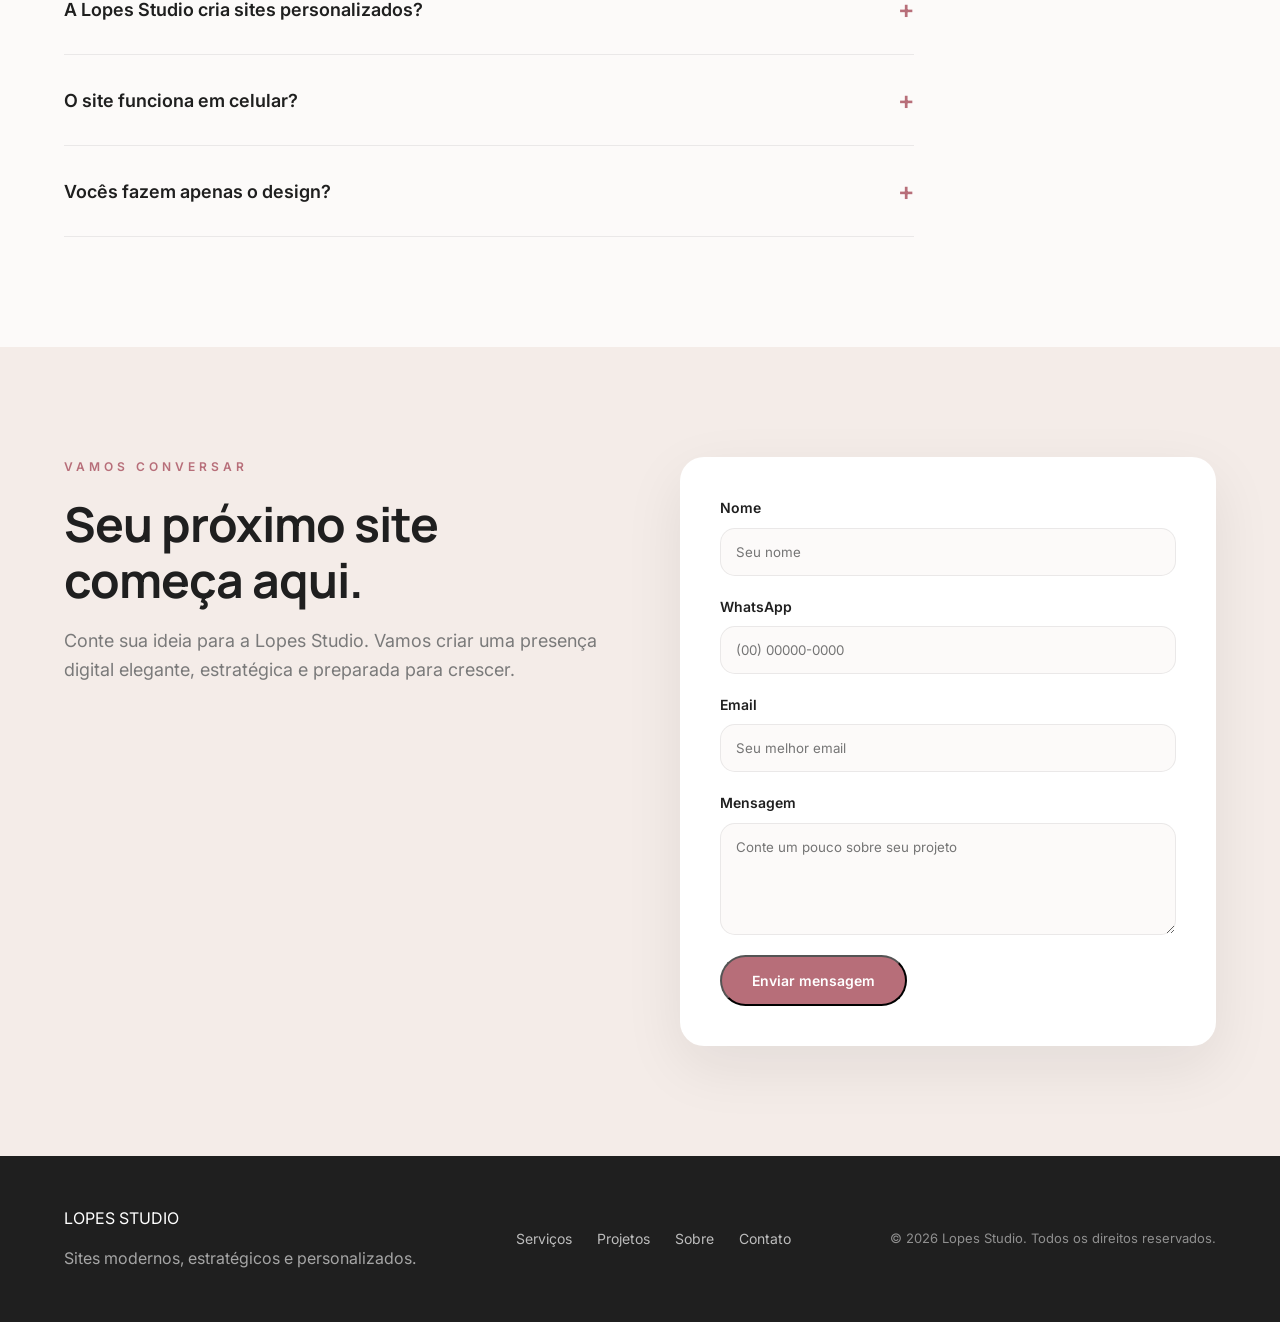
==== commit a3d1622c: "Adiciona imagem do projeto Lopes Studio no portfolio" ====
--- a/index.html
+++ b/index.html
@@ -555,8 +555,13 @@
 
 <div class="project-image">
 
-<div class="image-placeholder">
-Lopes Studio
+<div class="project-image">
+
+<img 
+src="assets/projects/lopes-studio.webp"
+alt="Site Lopes Studio"
+>
+
 </div>
 
 </div>
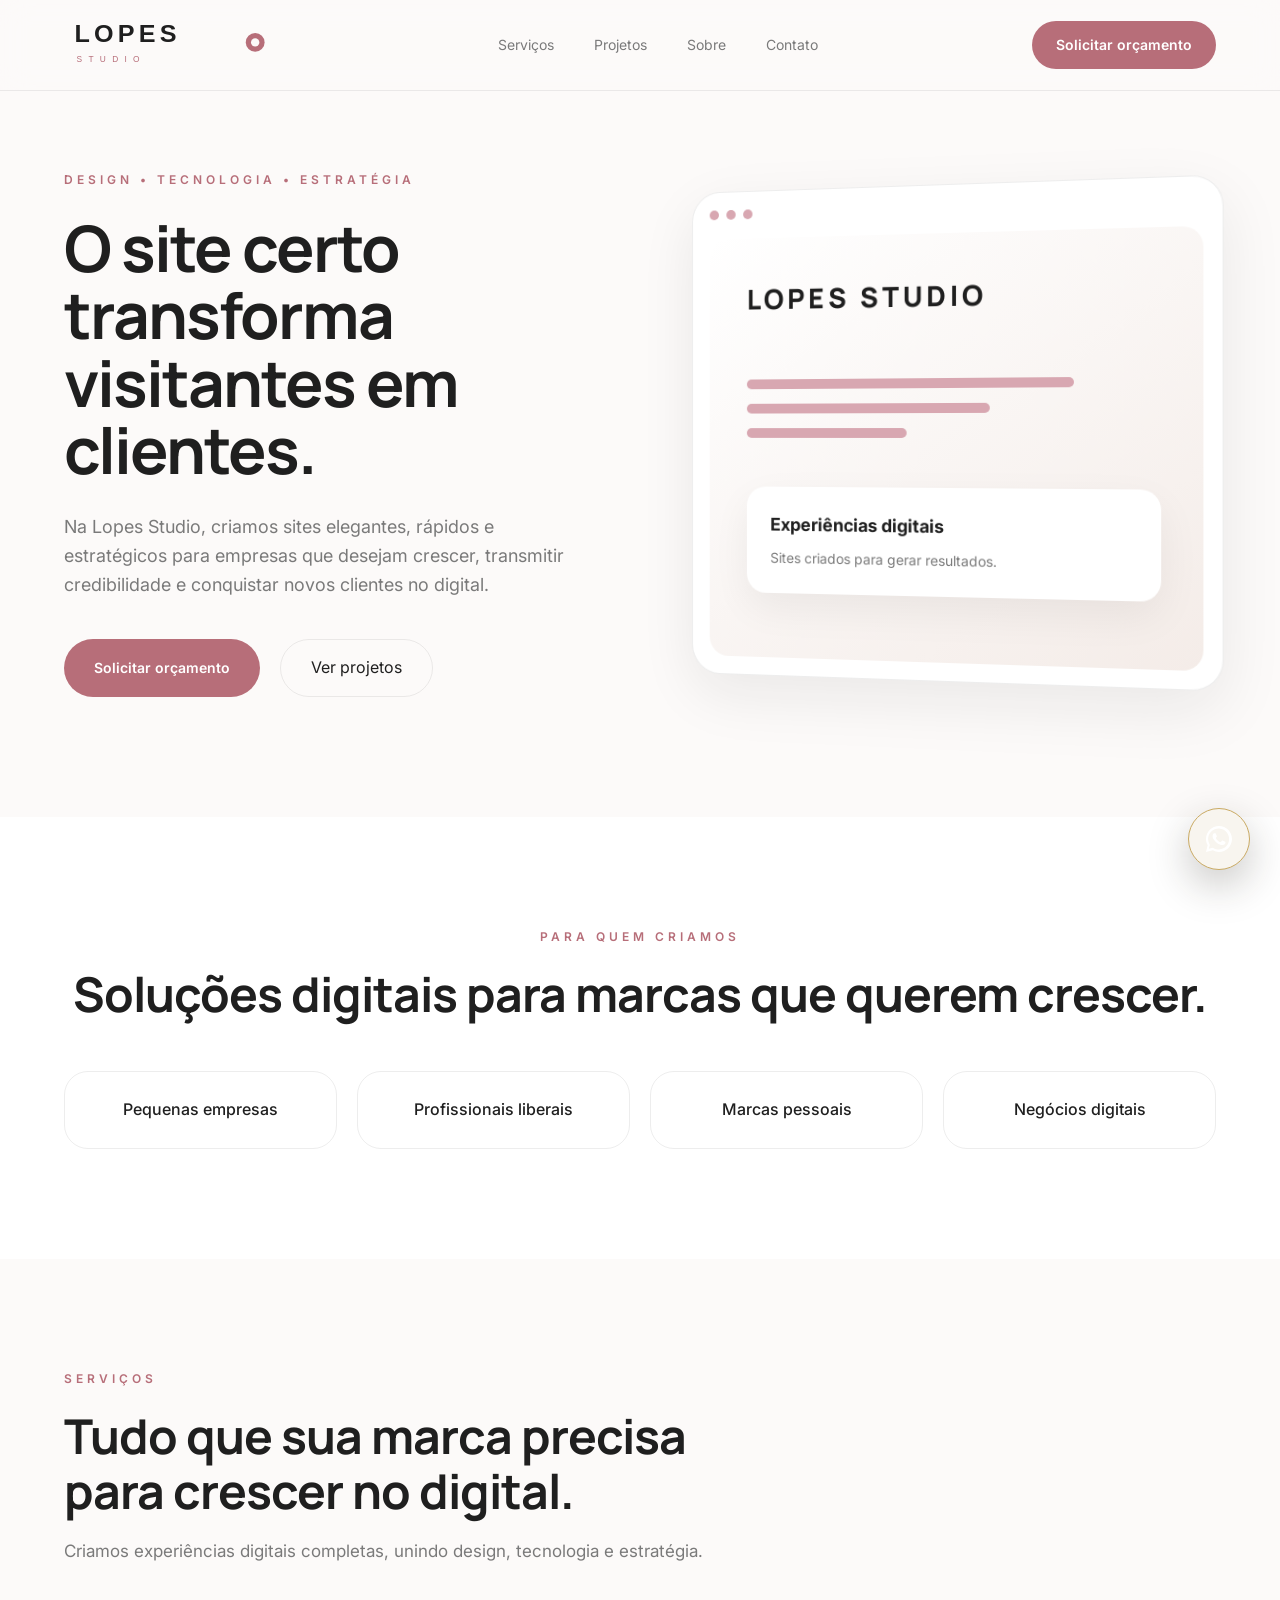
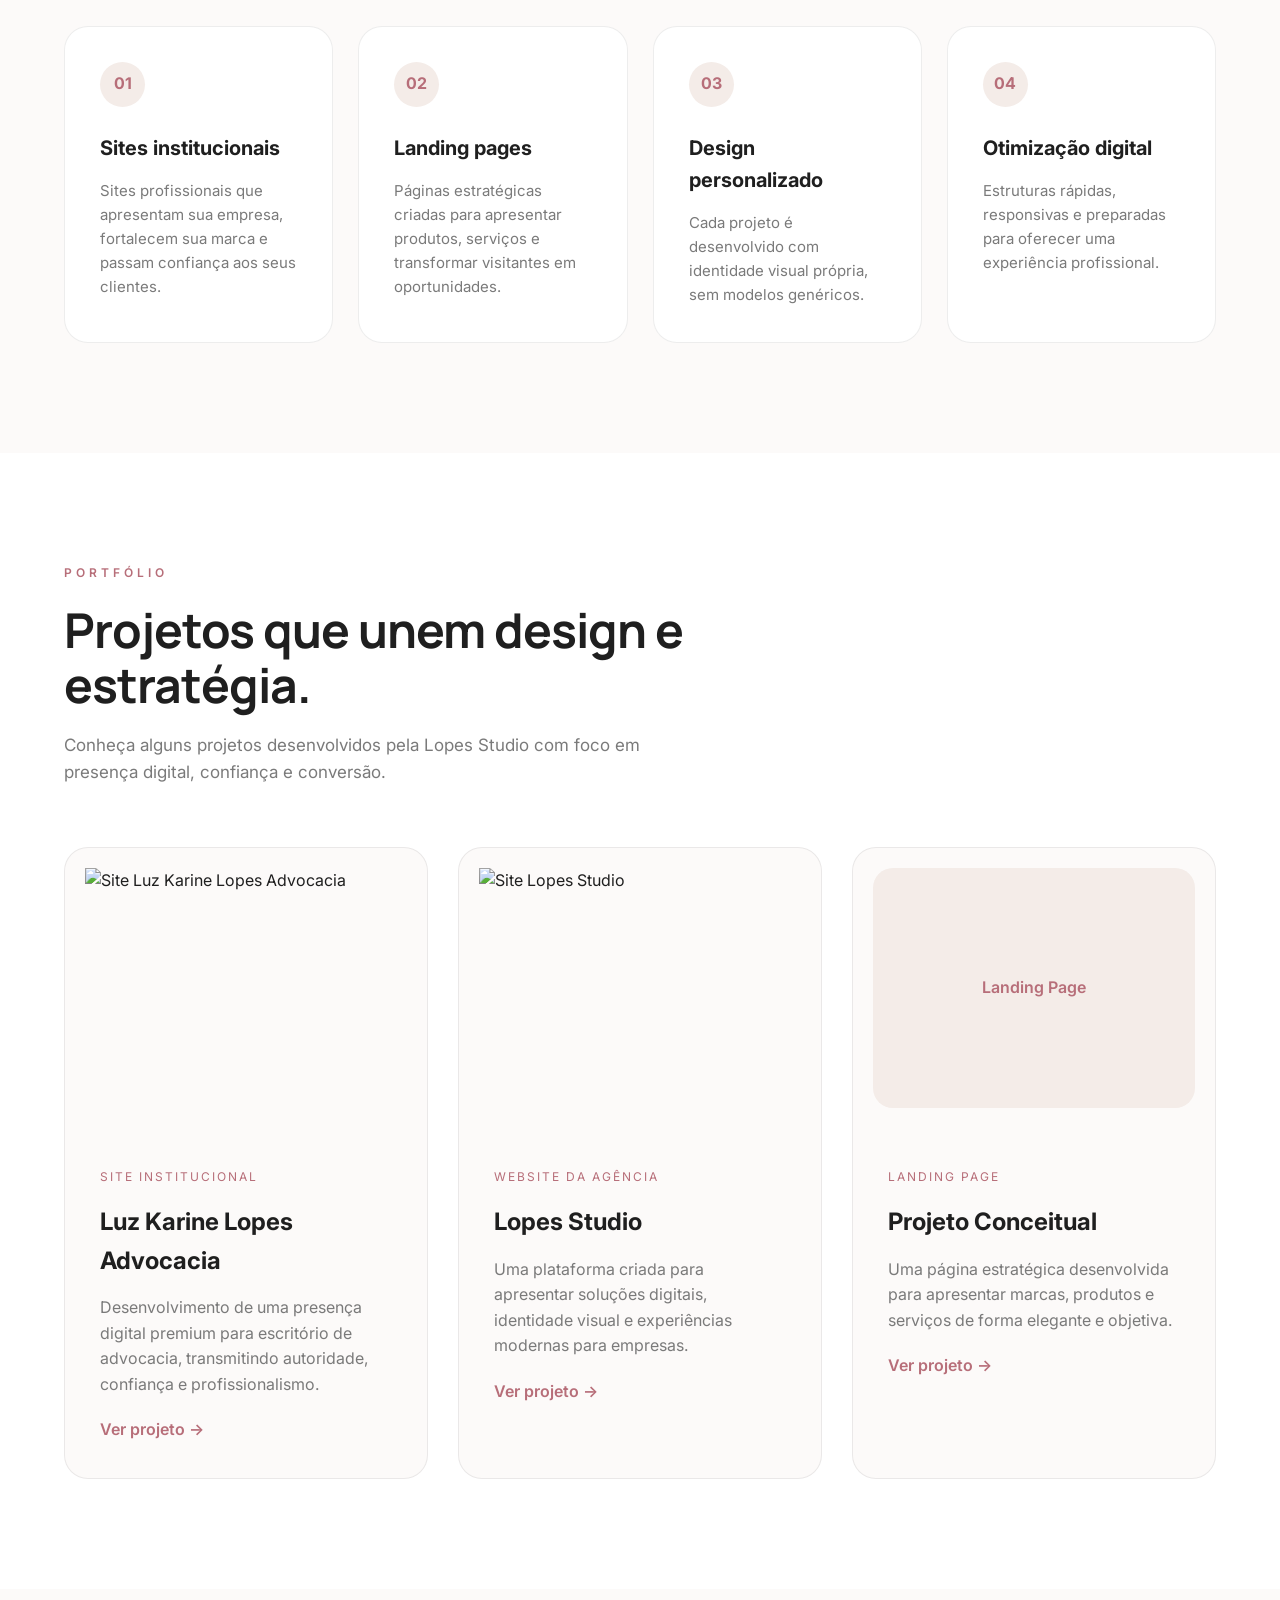
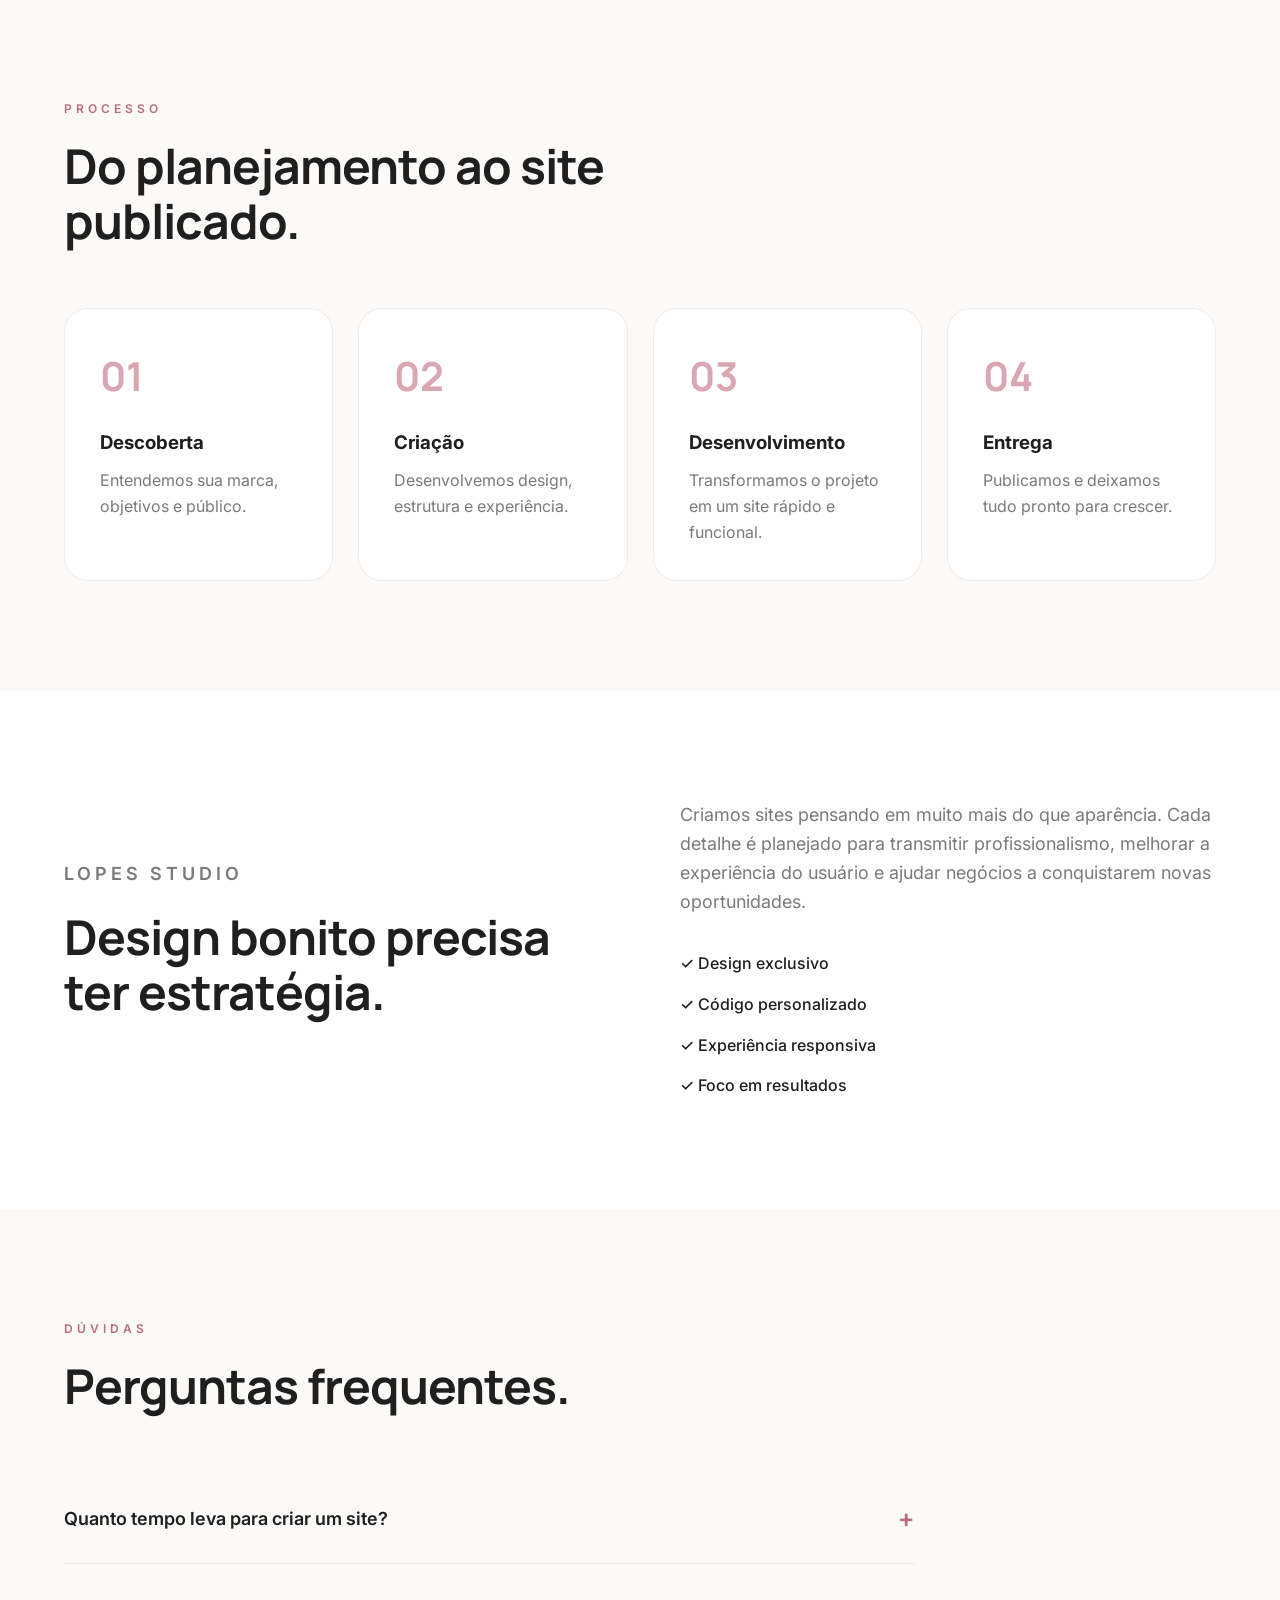
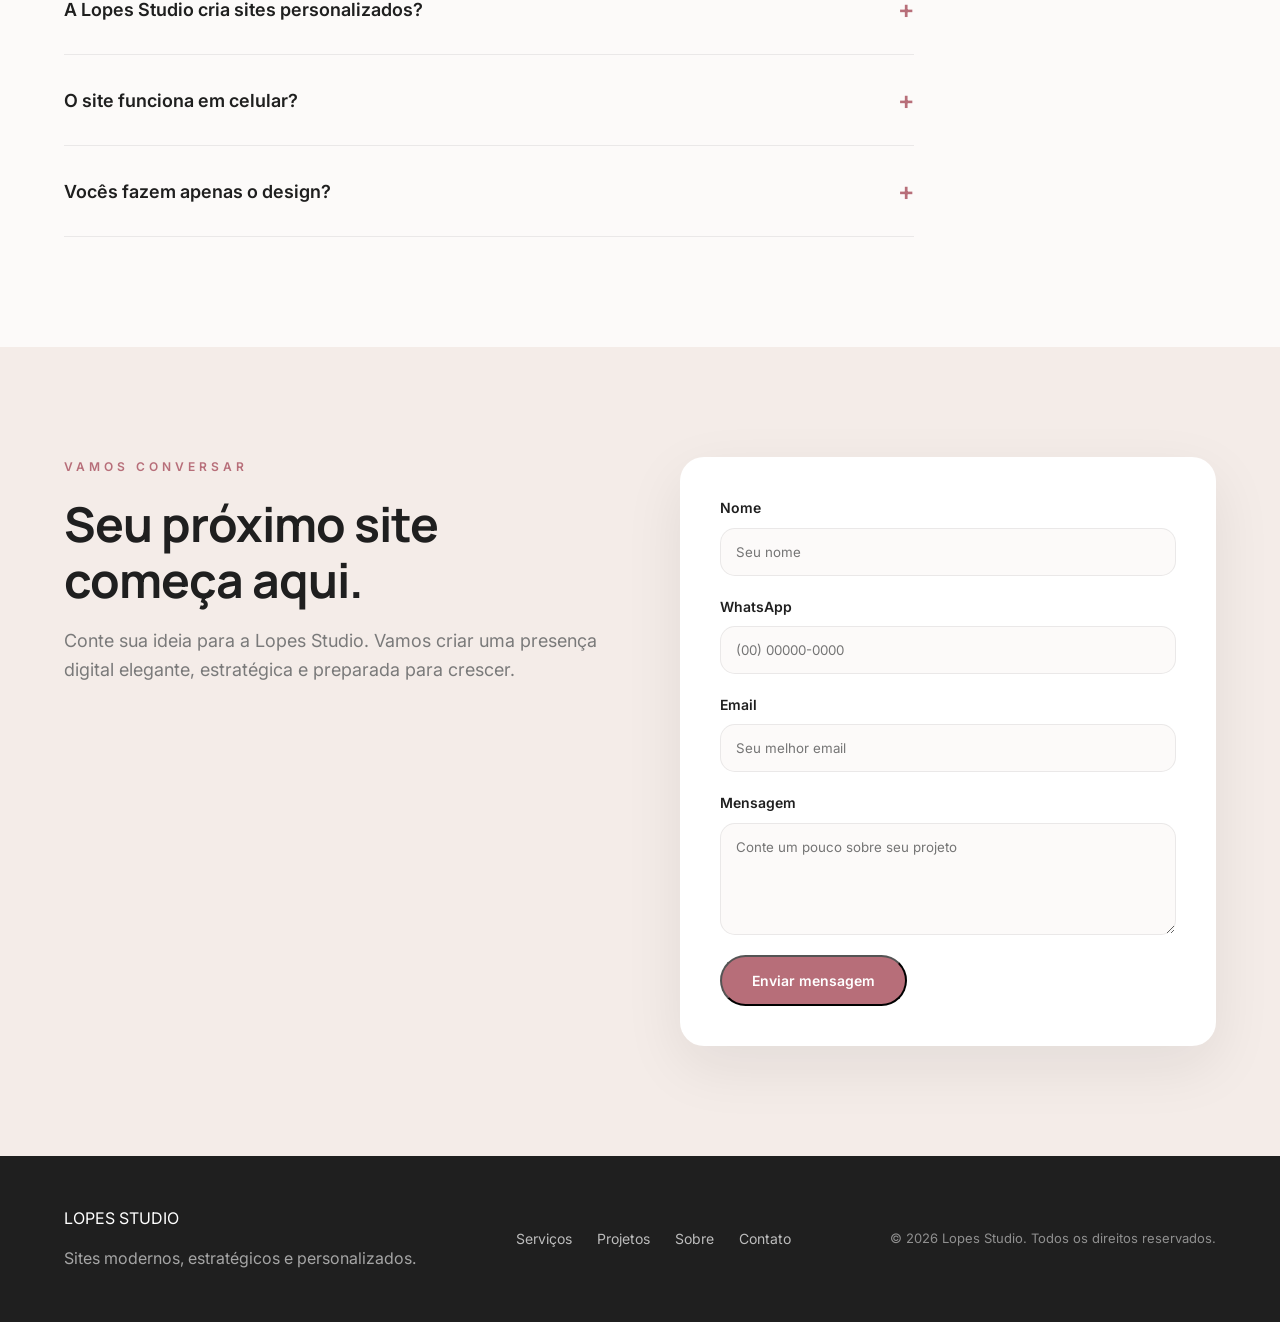
==== commit 7d343b2f: "Adiciona imagem do projeto Lopes Studio no portfolio" ====
--- a/index.html
+++ b/index.html
@@ -555,8 +555,6 @@
 
 <div class="project-image">
 
-<div class="project-image">
-
 <img 
 src="assets/projects/lopes-studio.webp"
 alt="Site Lopes Studio"
@@ -564,7 +562,6 @@
 
 </div>
 
-</div>
 
 
 
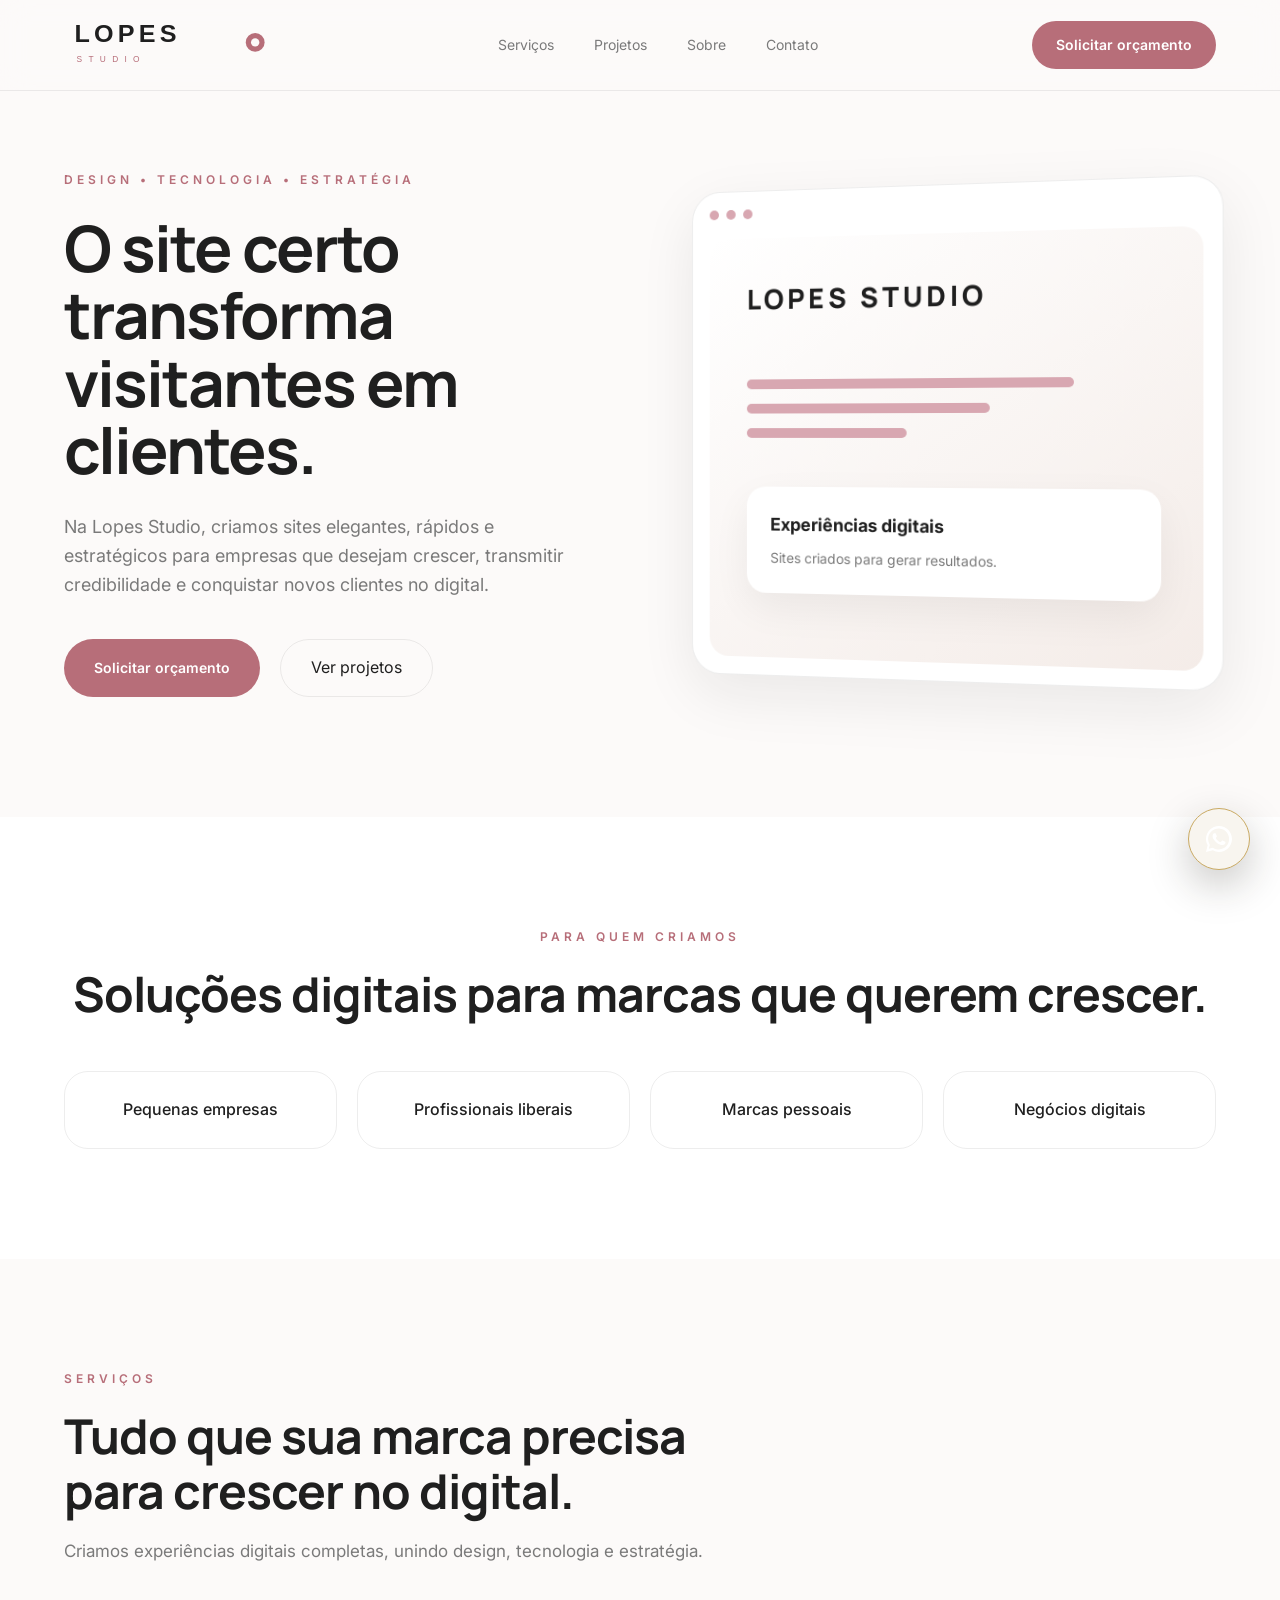
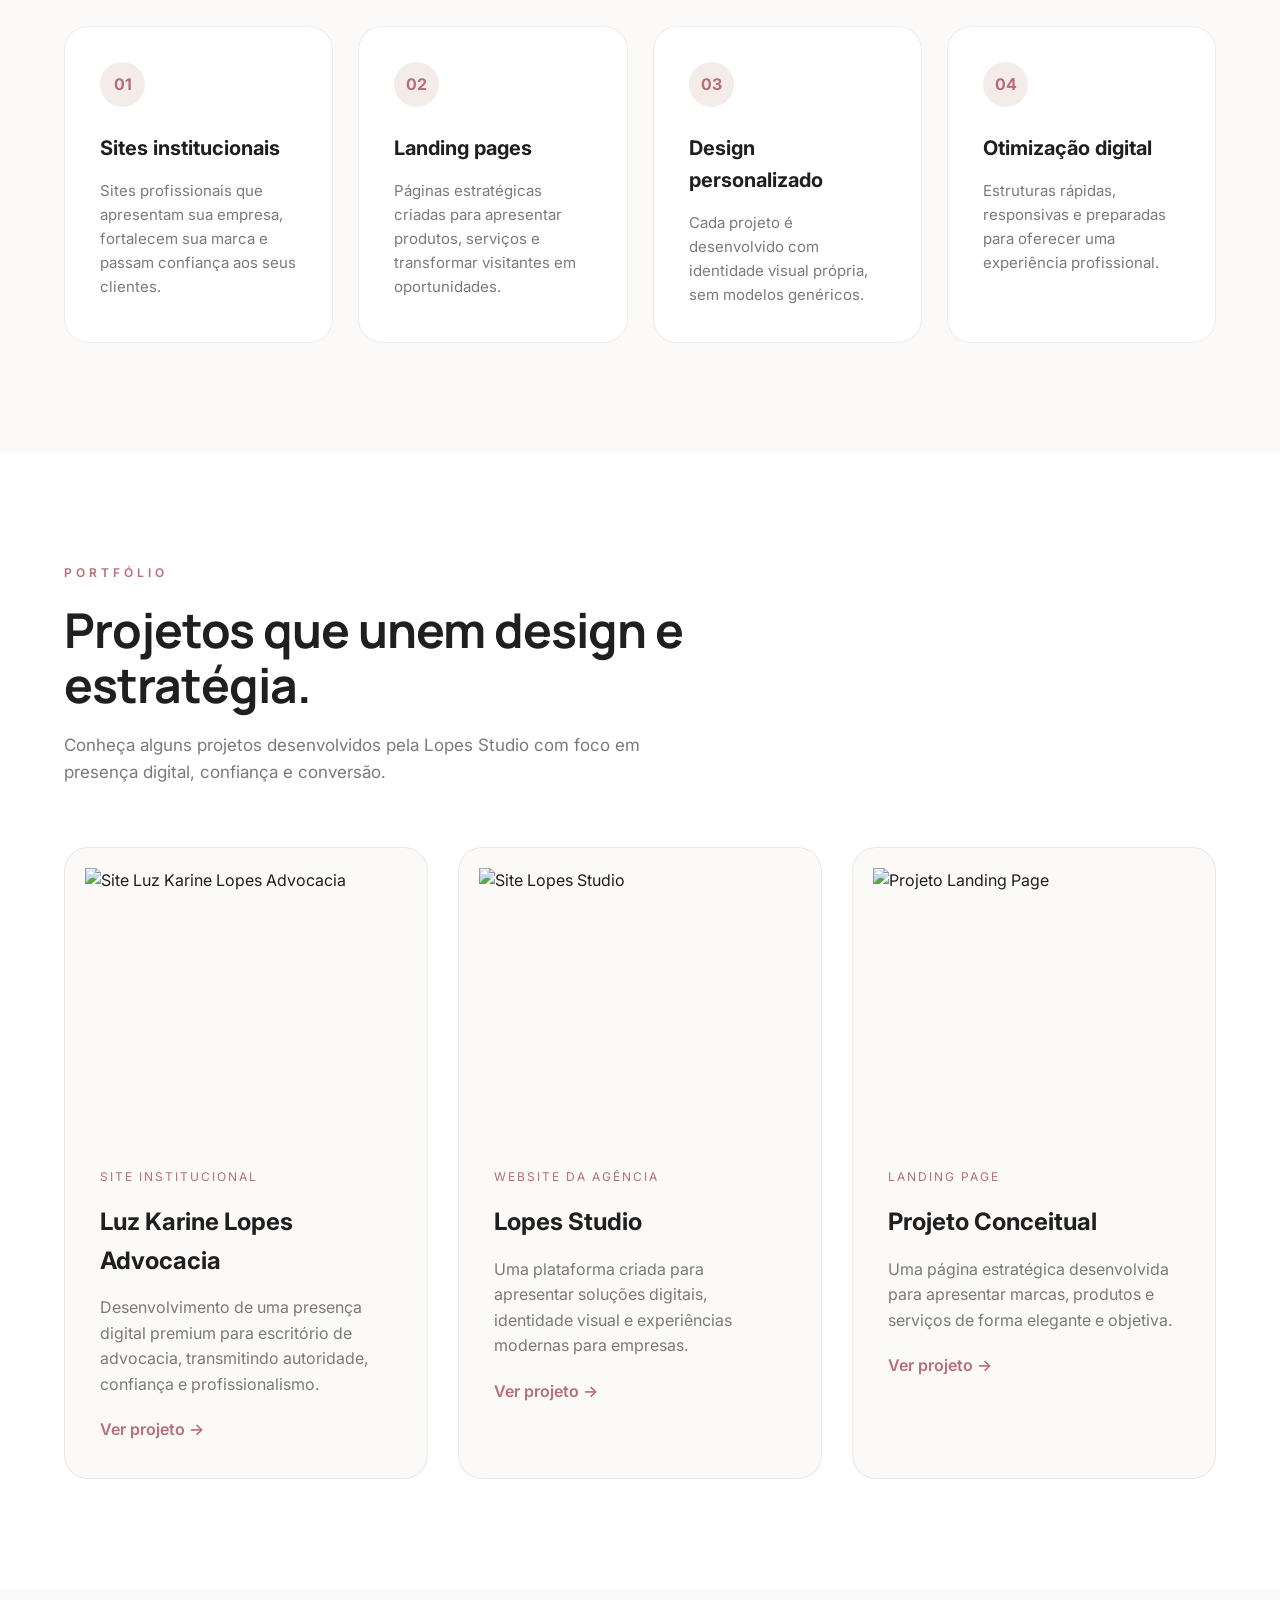
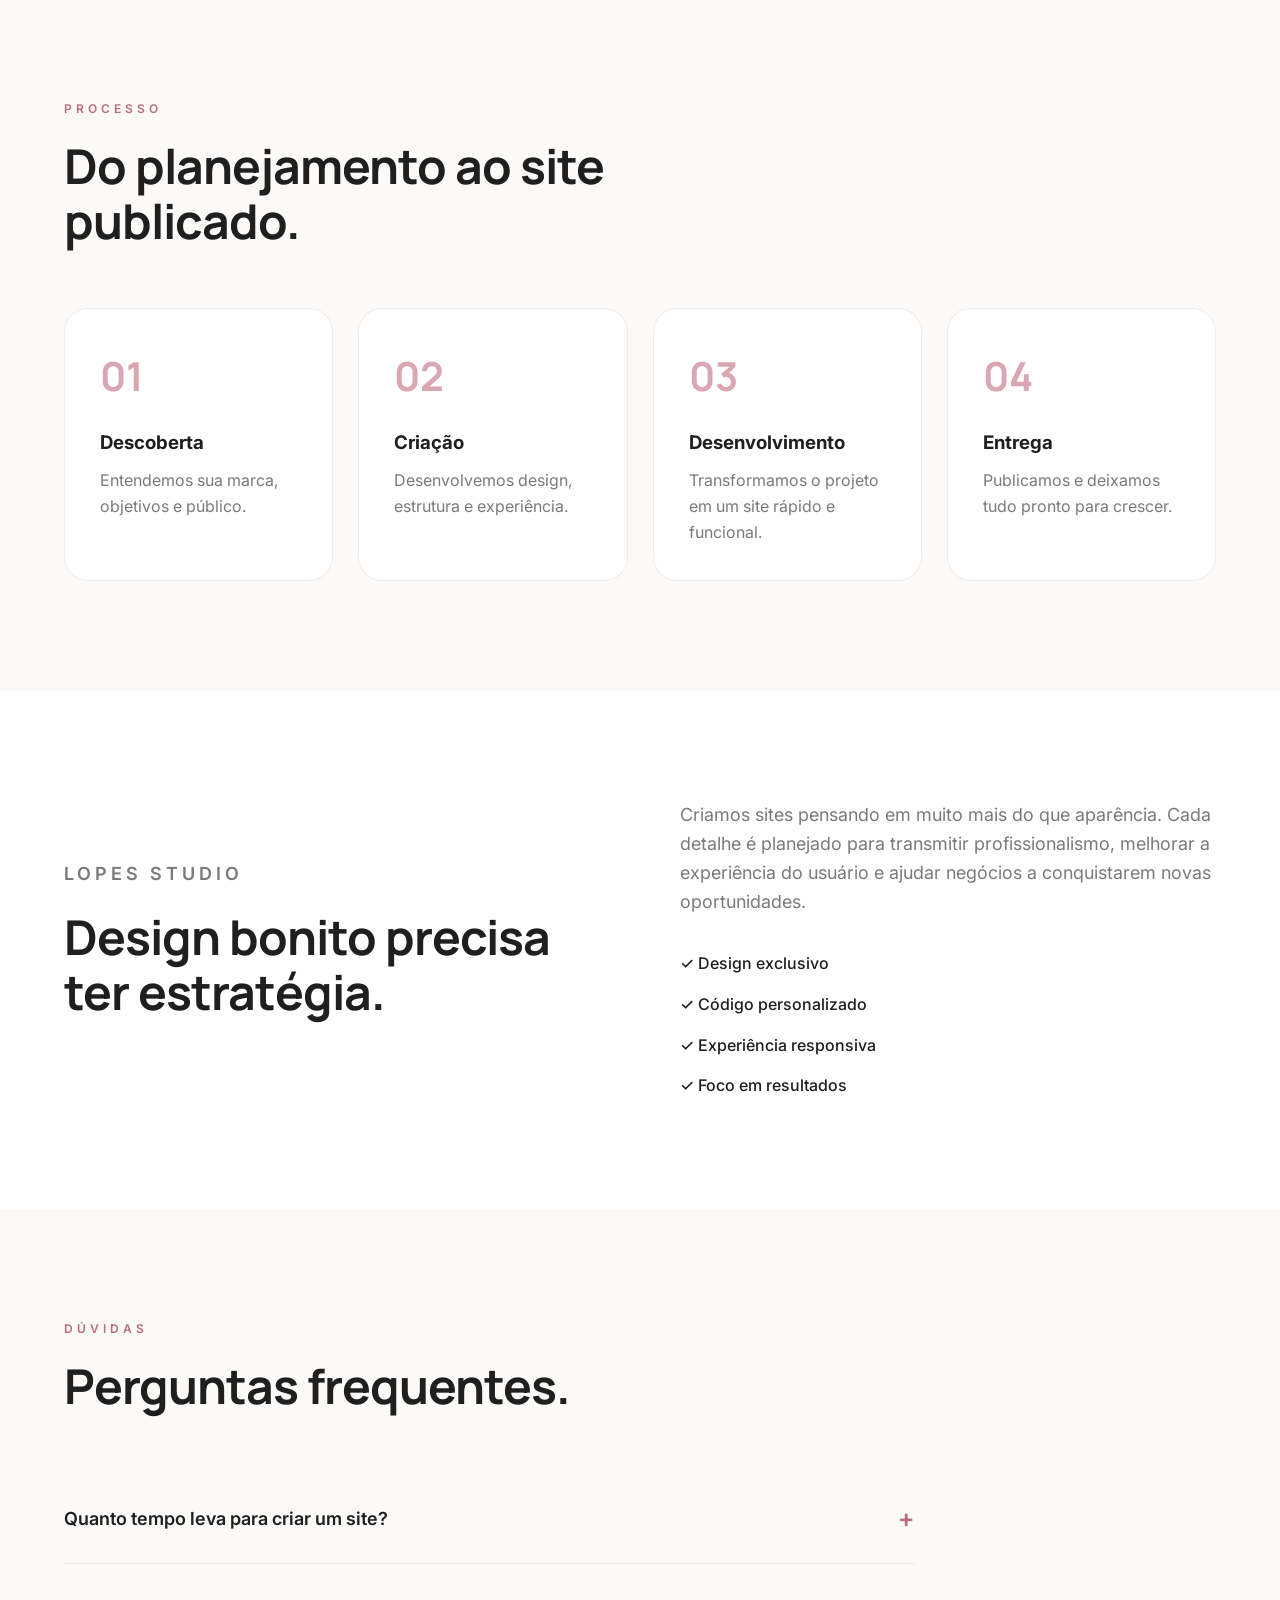
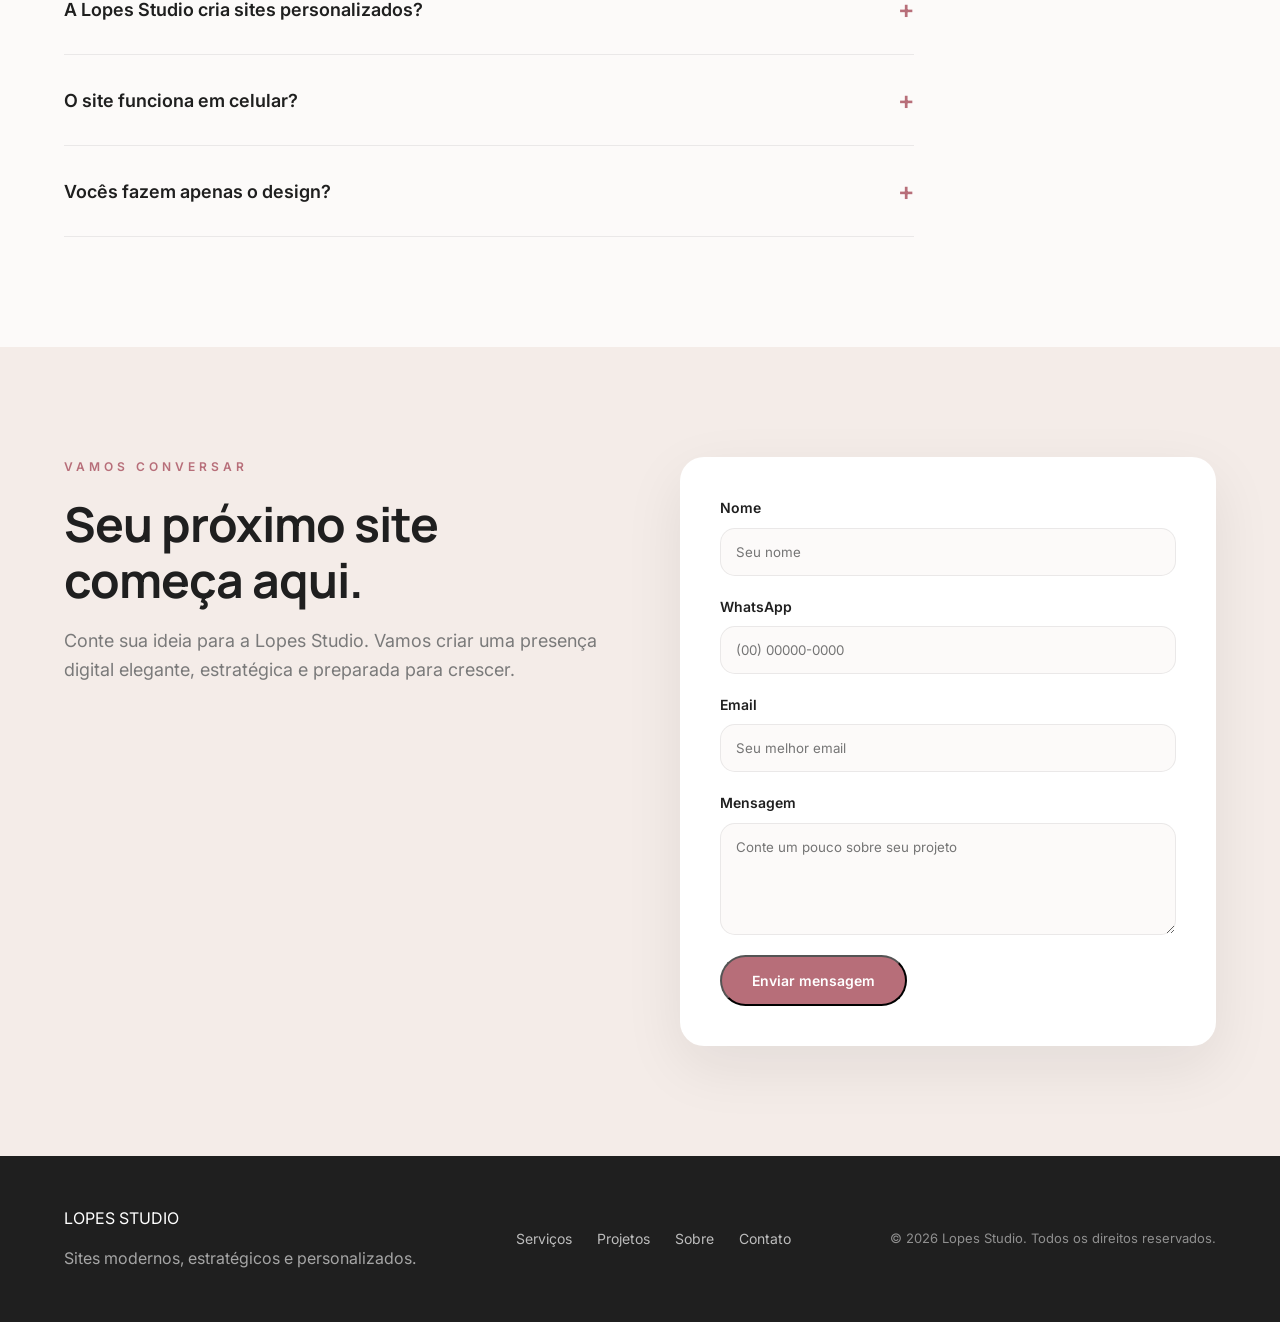
==== commit dbcbedaf: "Adiciona imagem do projeto Landing Page no portfolio" ====
--- a/index.html
+++ b/index.html
@@ -604,9 +604,10 @@
 
 <div class="project-image">
 
-<div class="image-placeholder">
-Landing Page
-</div>
+<img 
+src="assets/projects/landing-page.webp"
+alt="Projeto Landing Page"
+>
 
 </div>
 
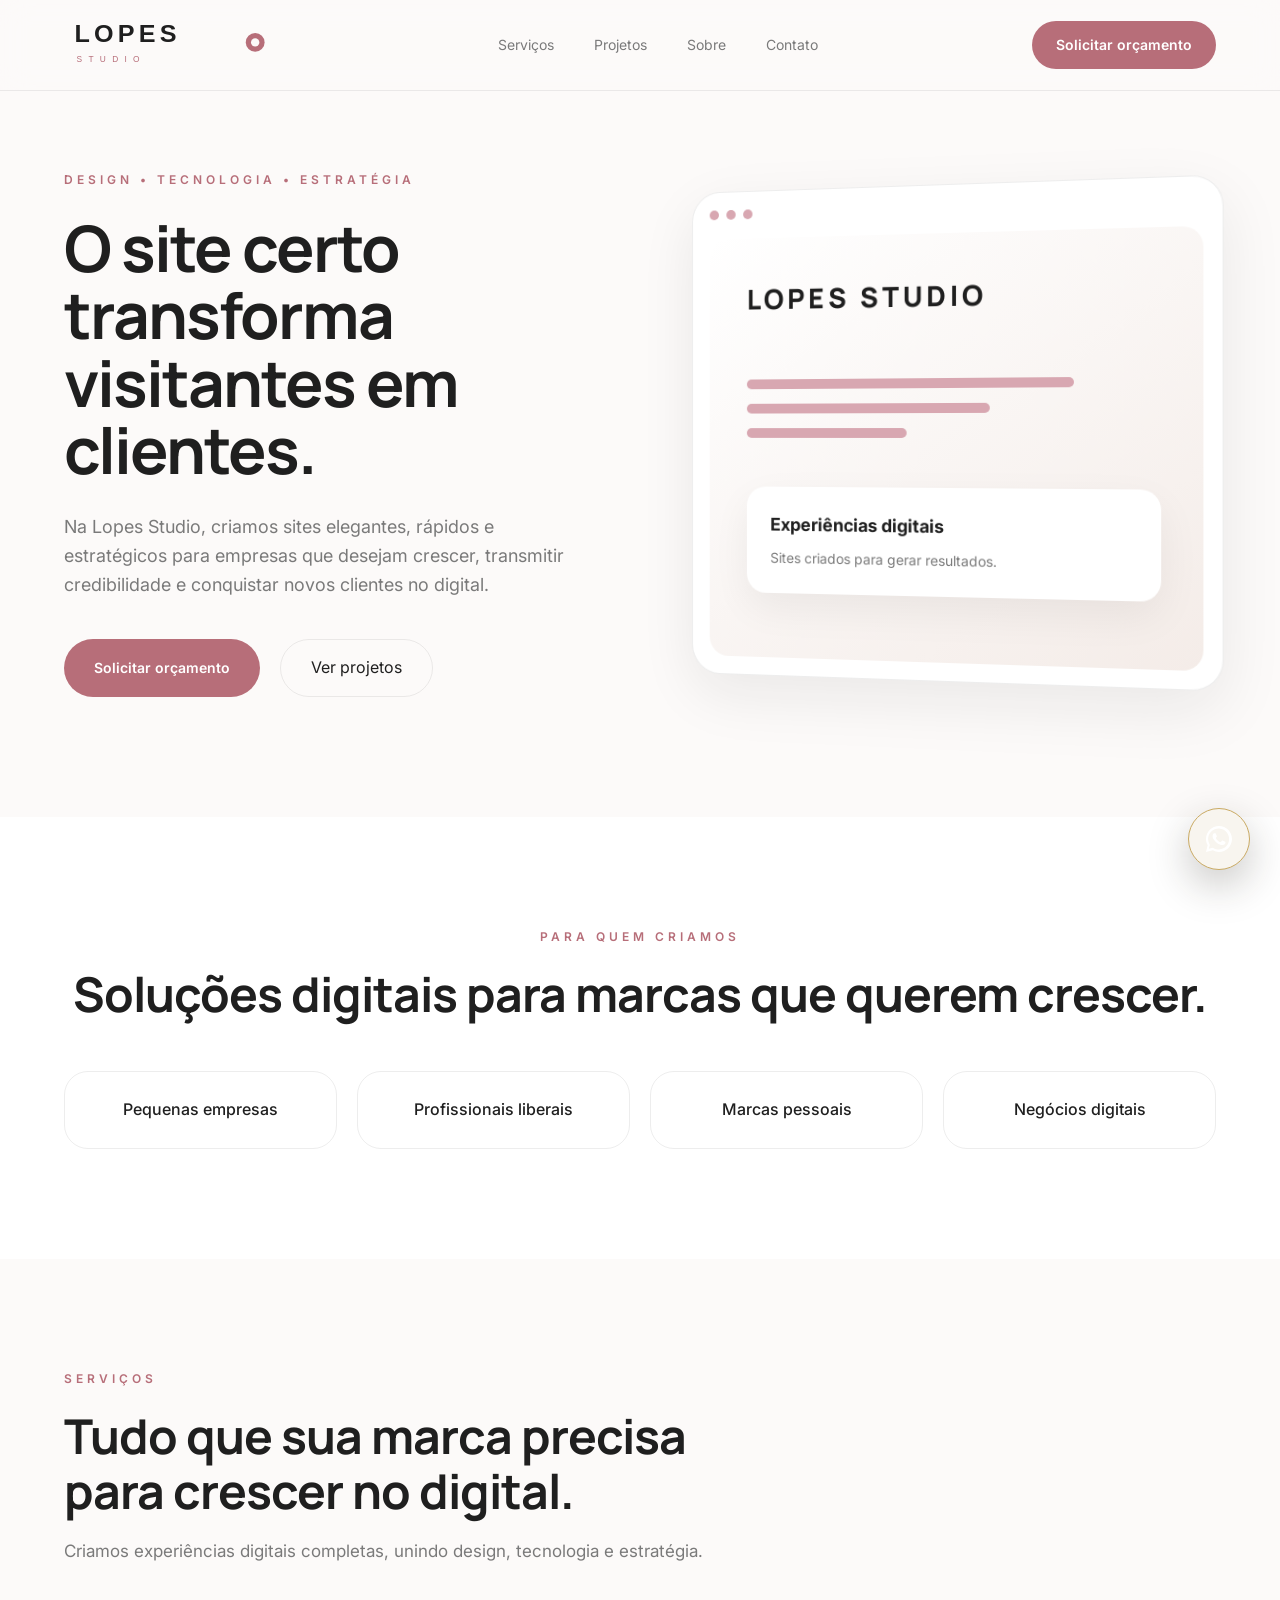
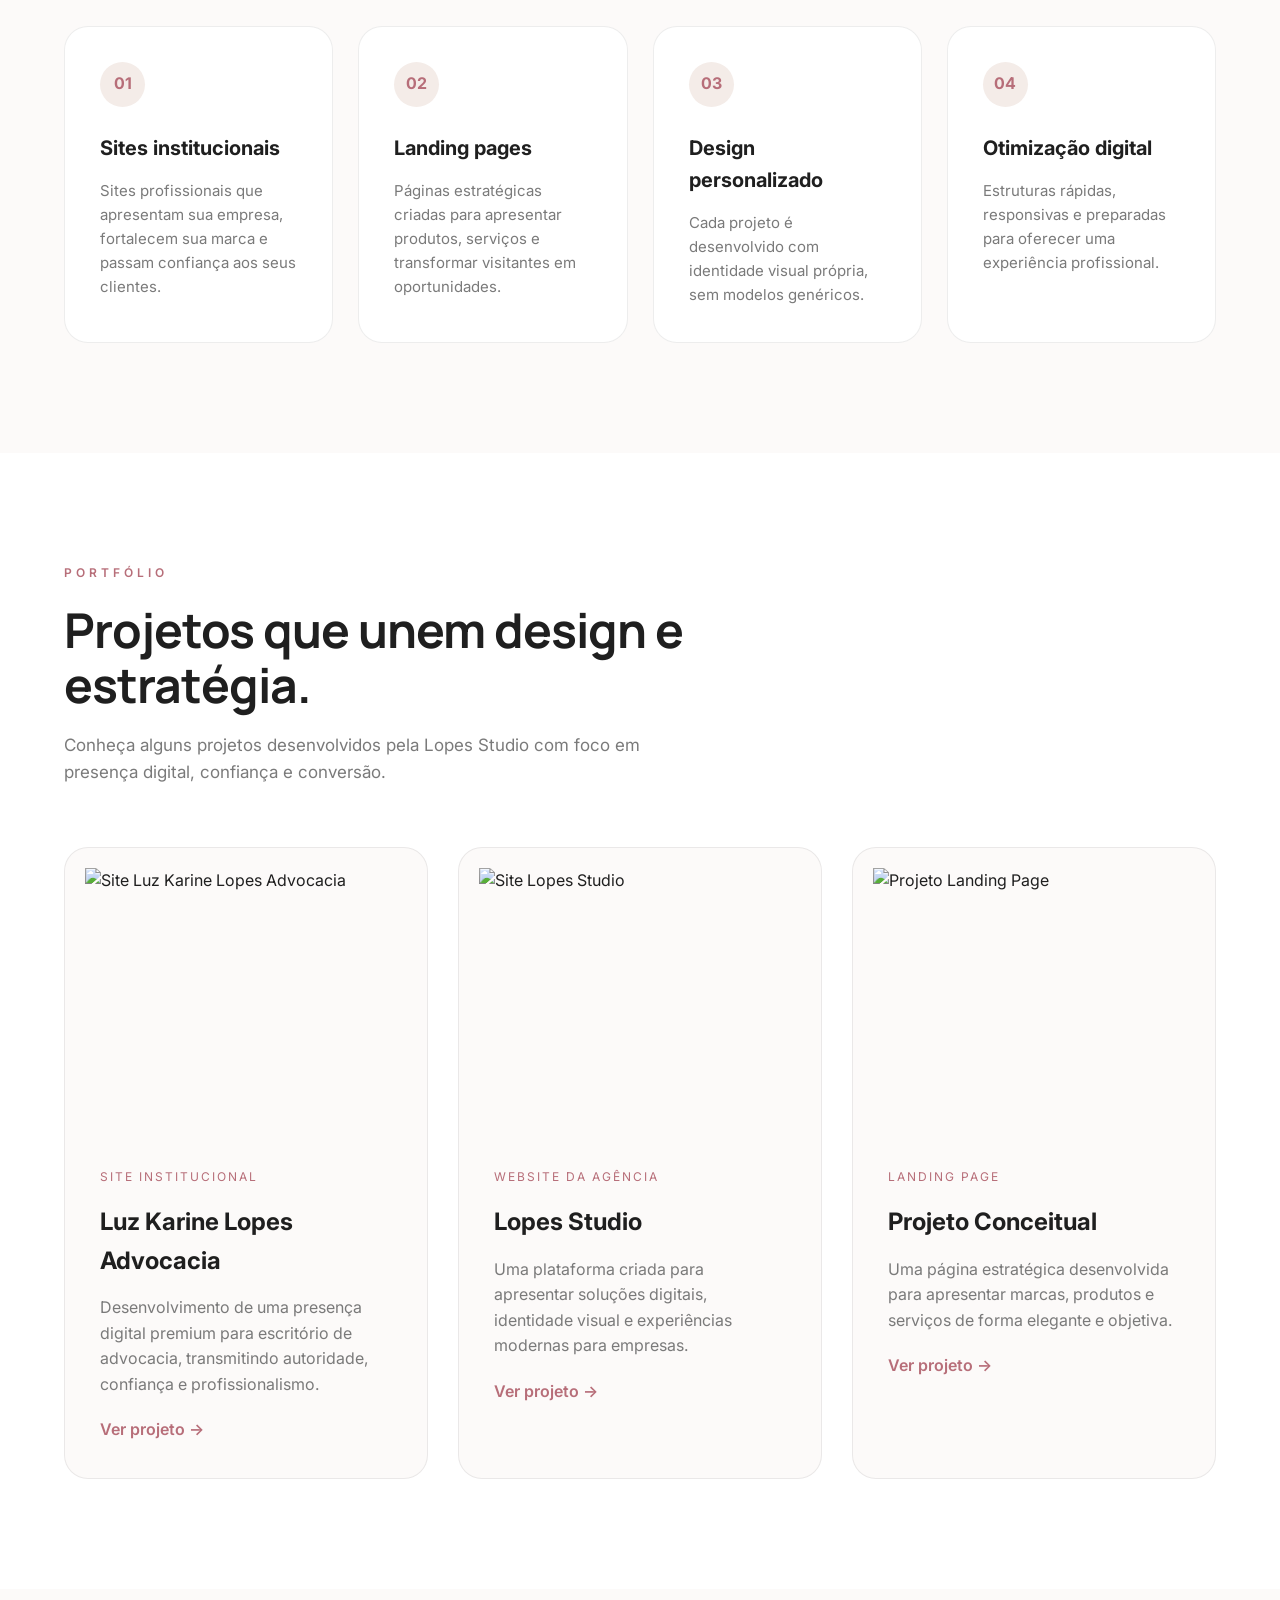
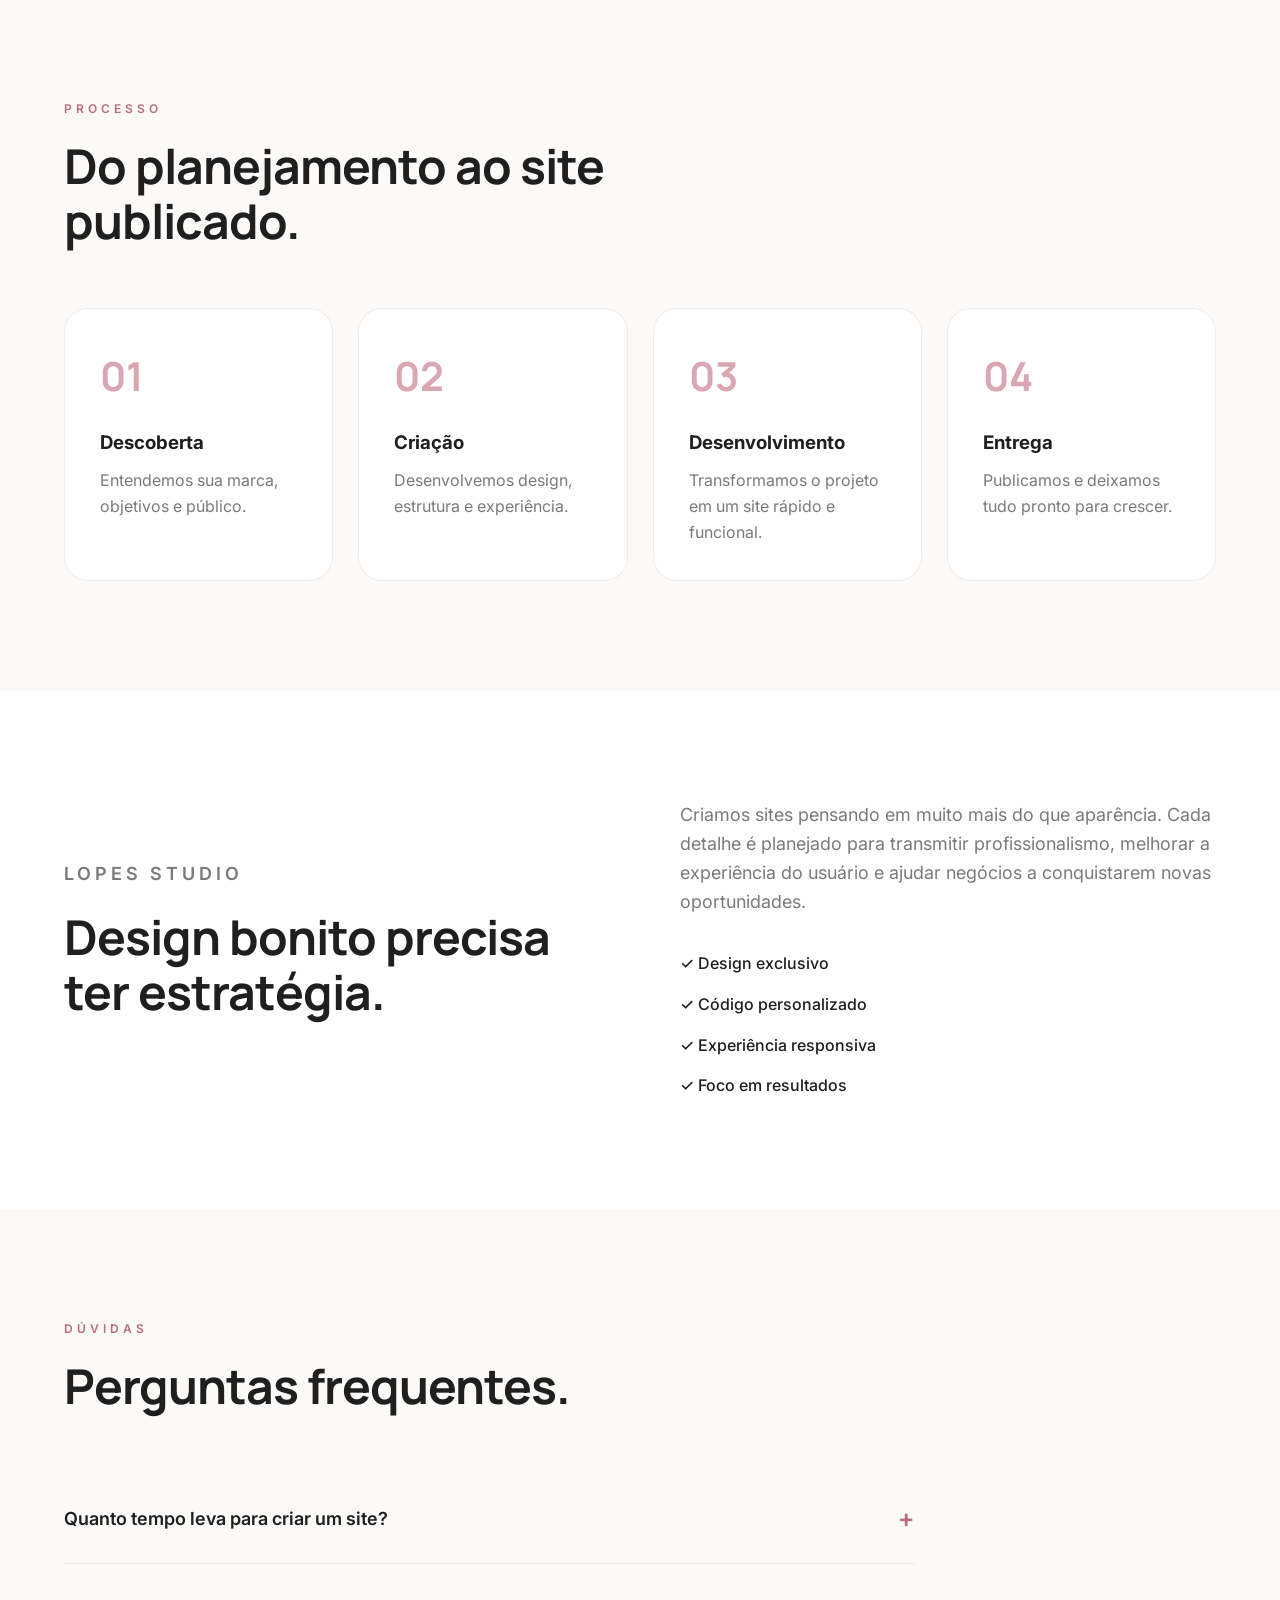
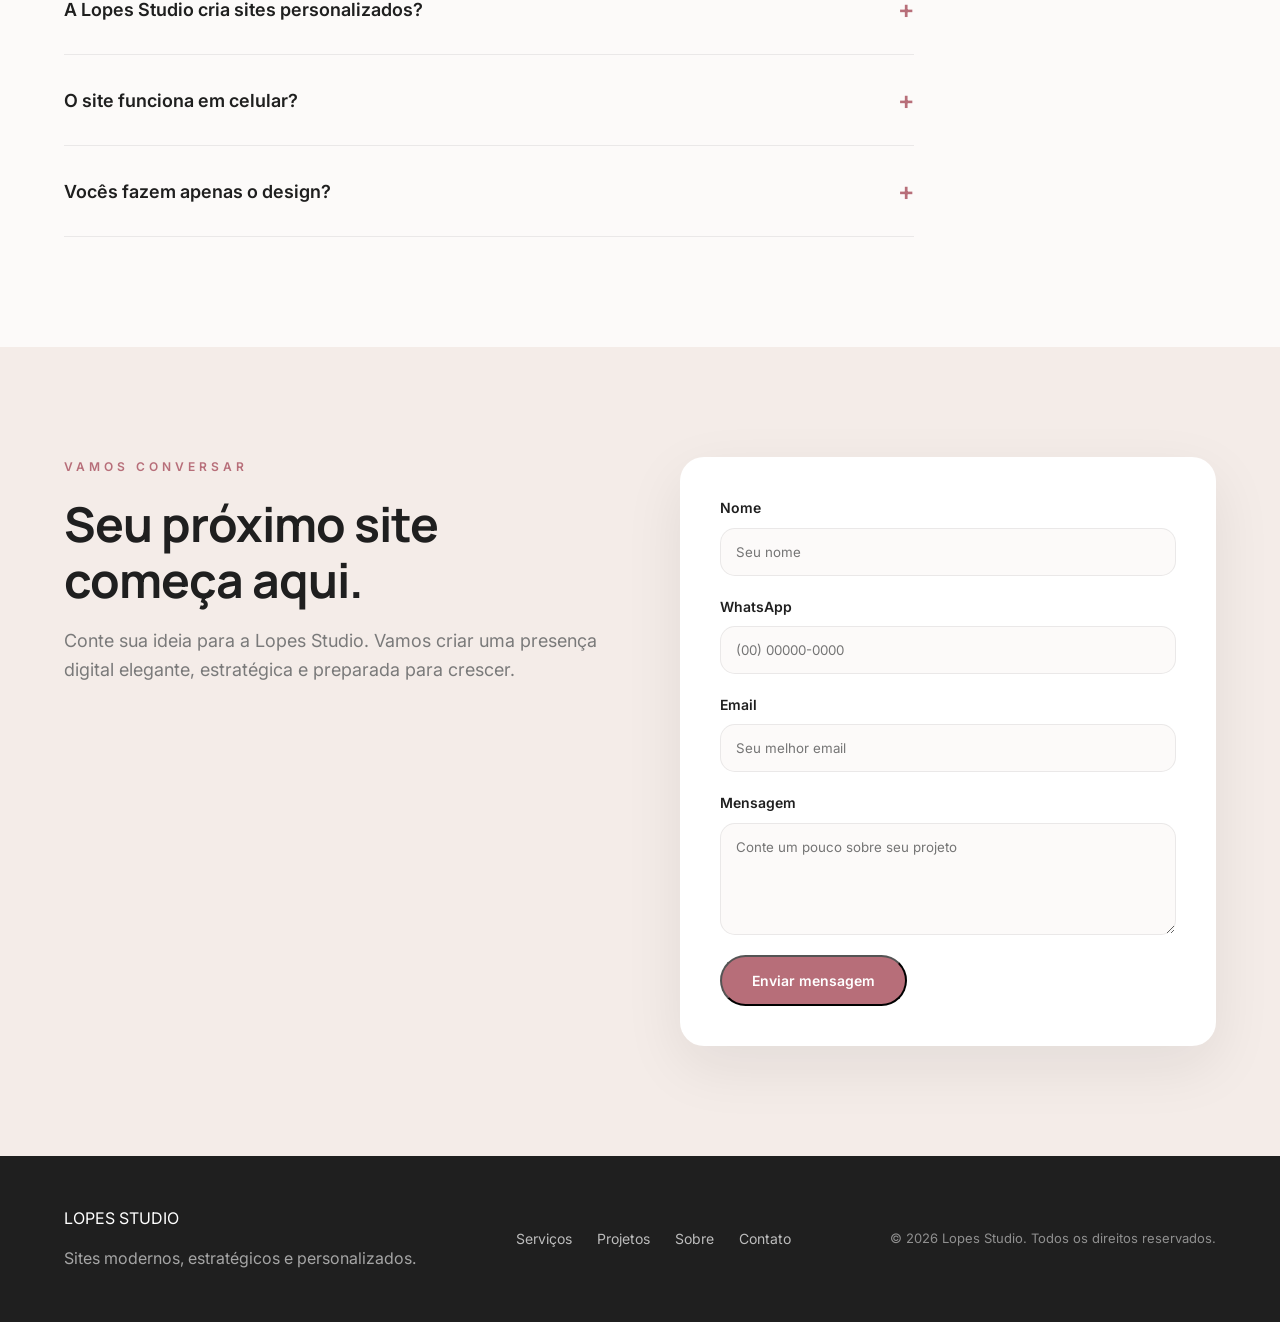
==== commit 99d2caa2: "Adiciona link do projeto Lopes Studio no portfolio" ====
--- a/index.html
+++ b/index.html
@@ -534,7 +534,7 @@
 </p>
 
 
-<a href="#" class="project-link">
+<a href="https://mariaeduardalopes521.github.io/luzkarinelopes.github.io/" class="project-link" target="_blank">
 Ver projeto →
 </a>
 
@@ -583,7 +583,7 @@
 </p>
 
 
-<a href="#" class="project-link">
+<a href="https://mariaeduardalopes521.github.io/lopesstudio.github.io/" class="project-link" target="_blank">
 Ver projeto →
 </a>
 
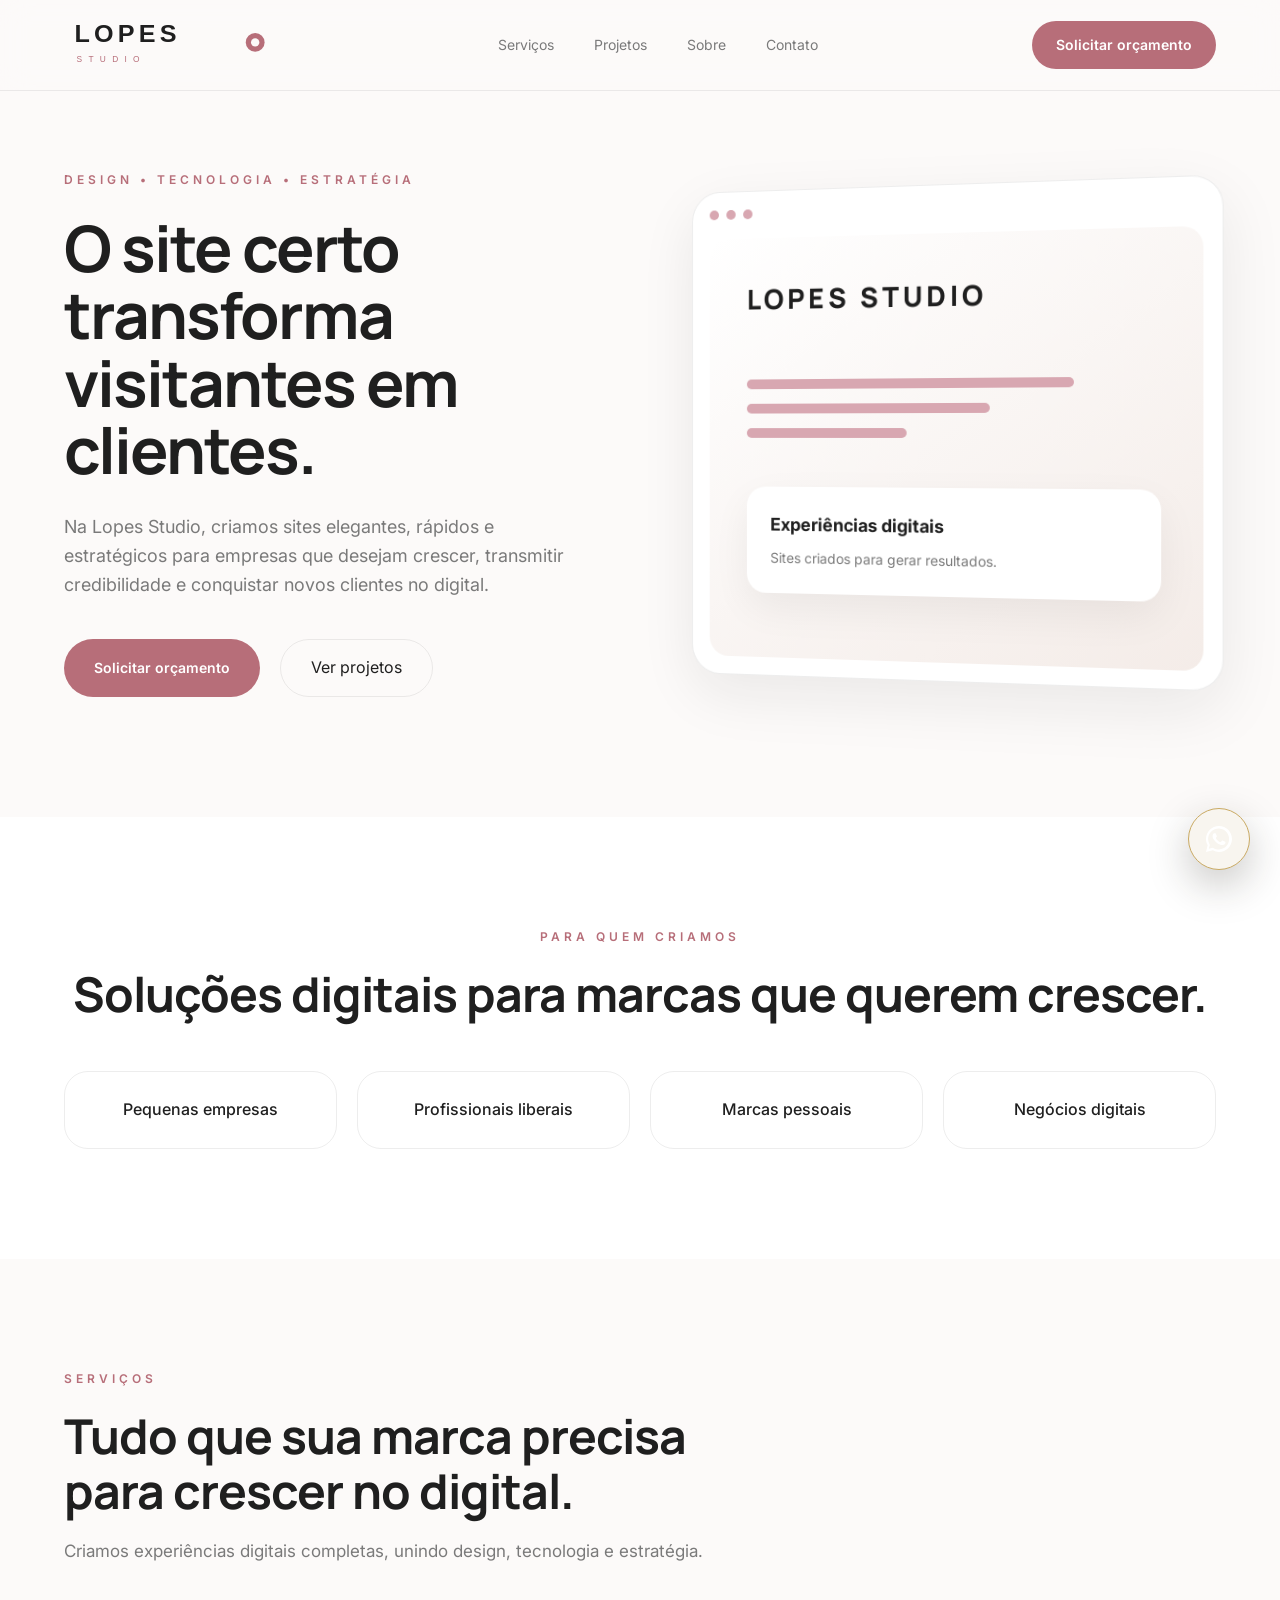
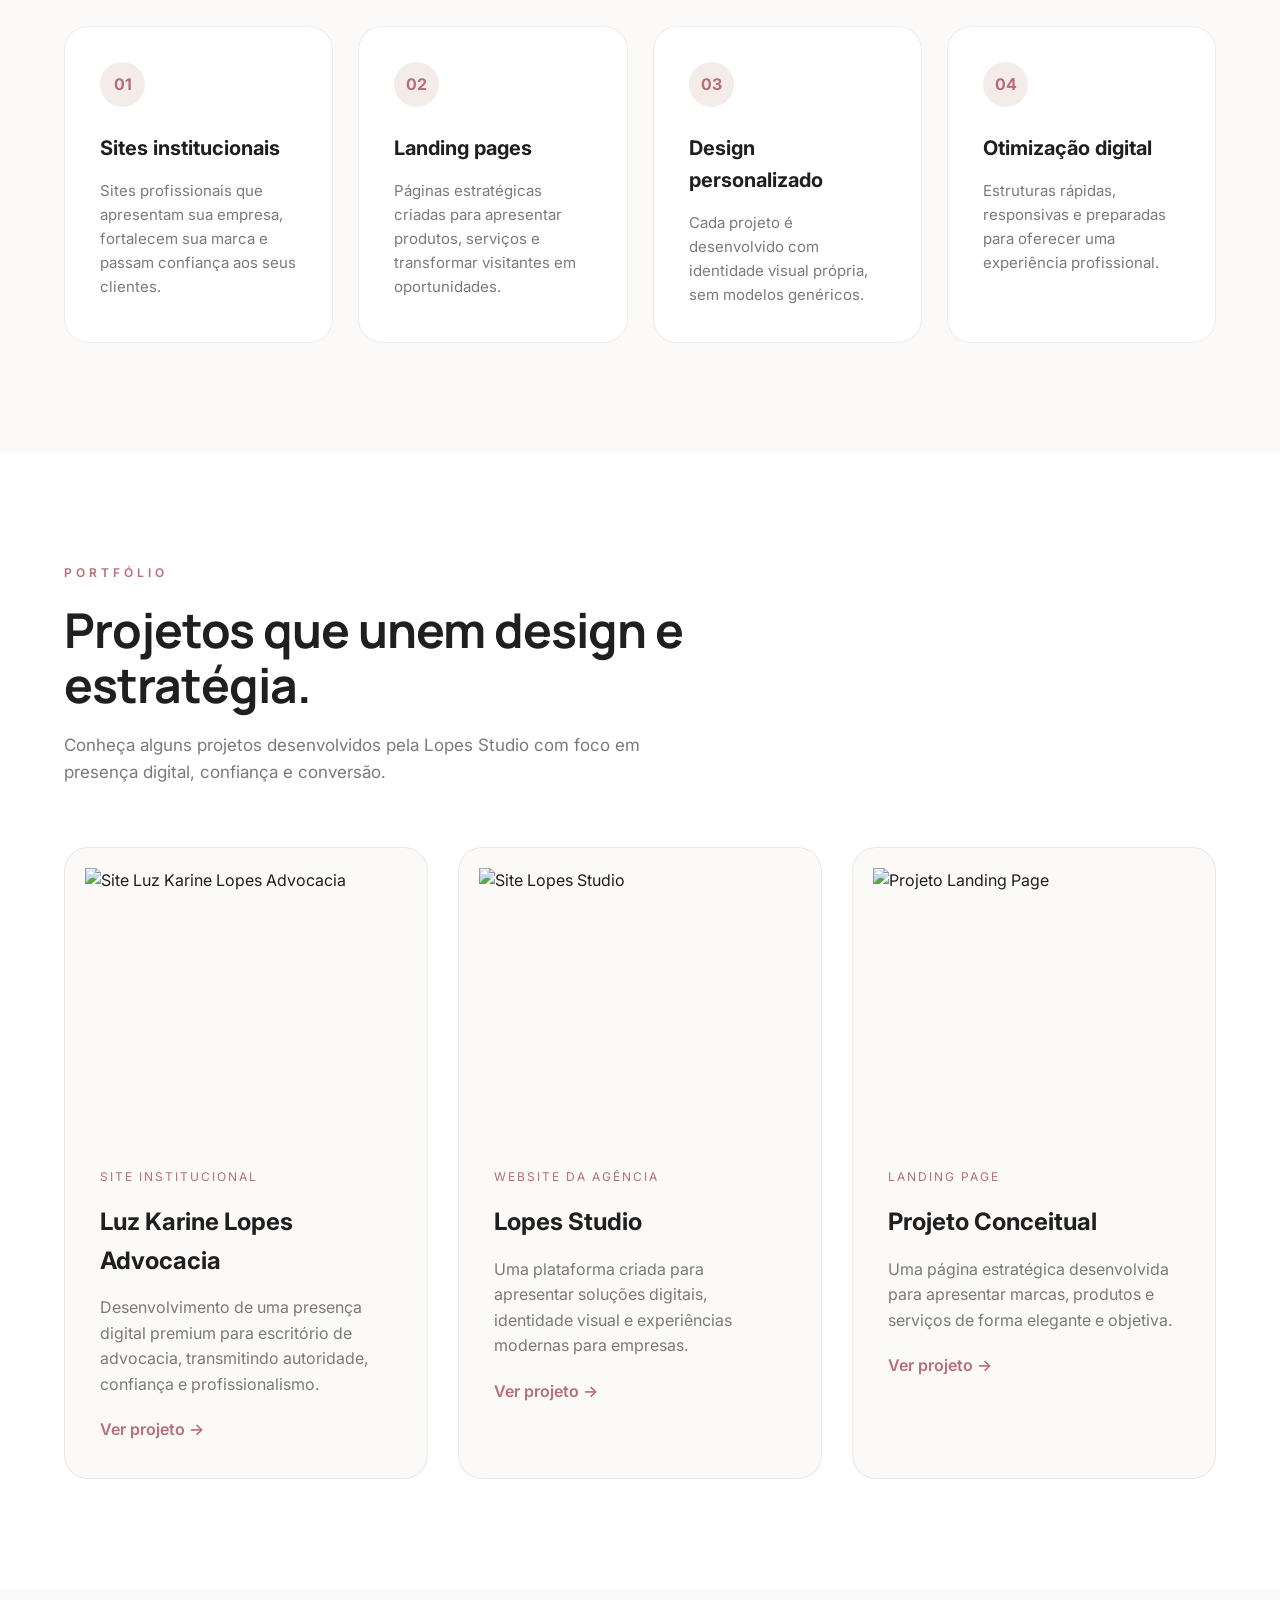
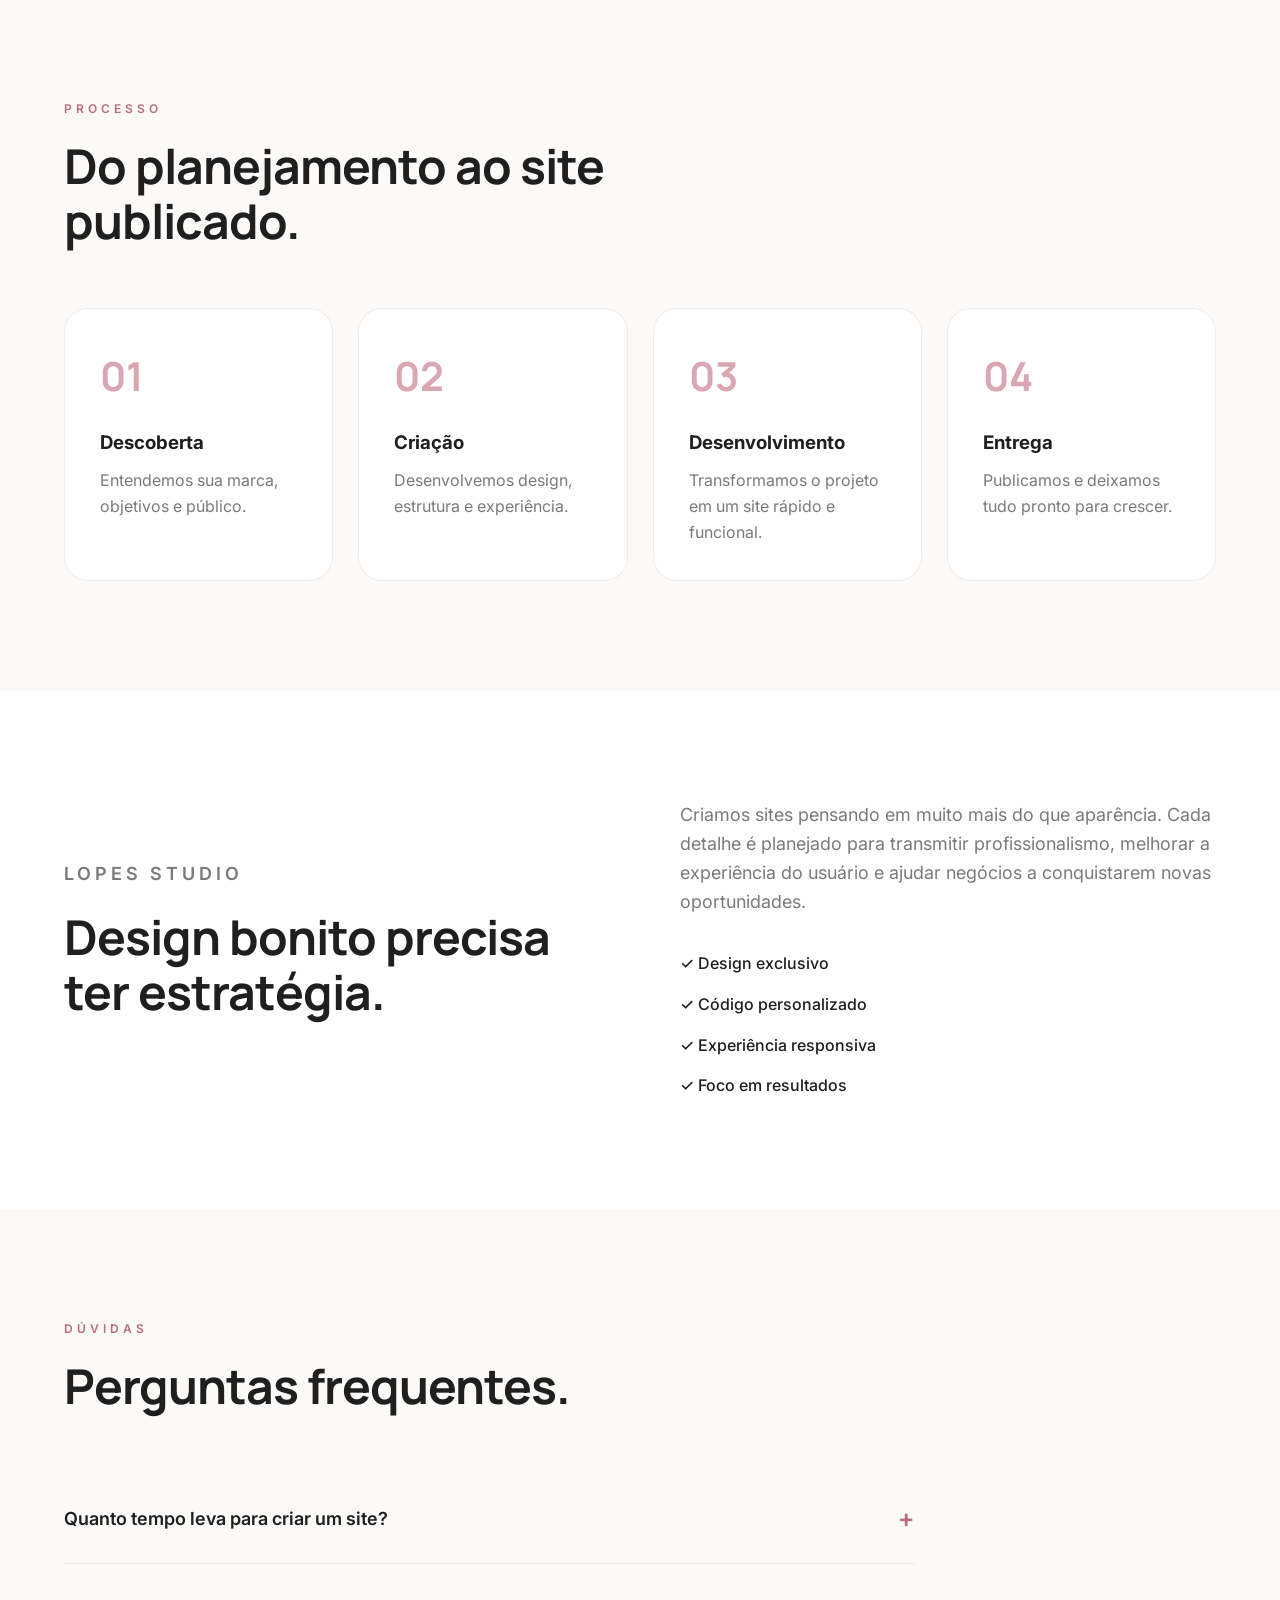
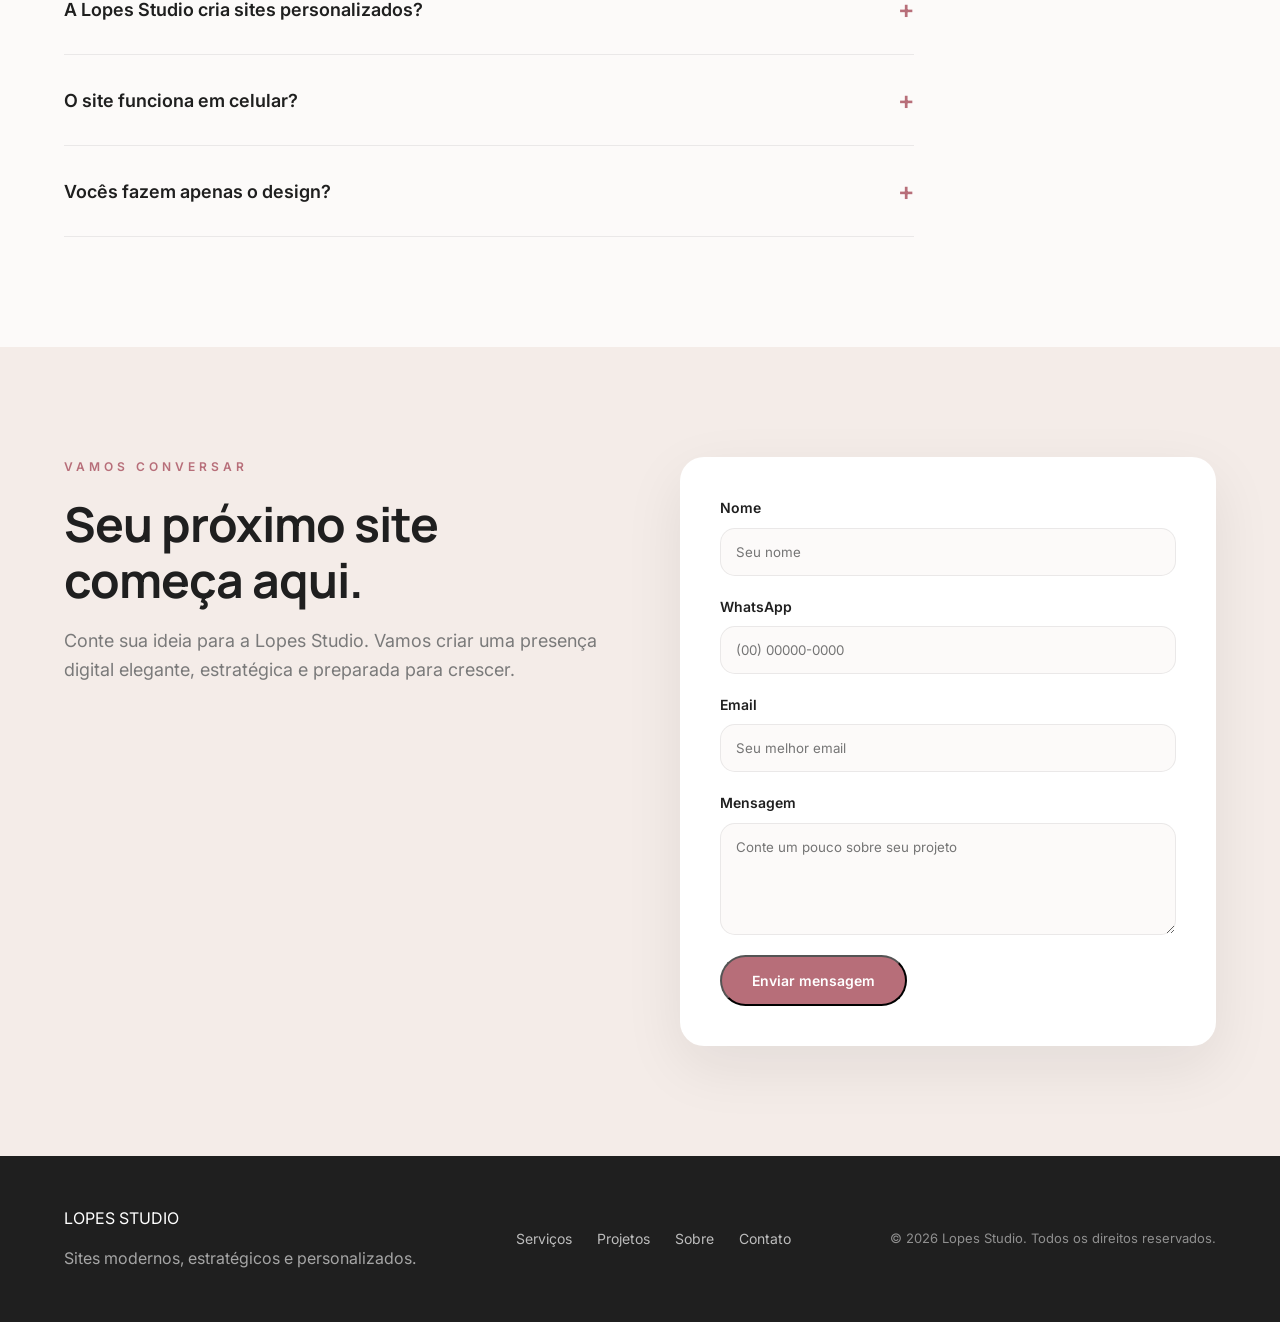
==== commit 64f64dcc: "Adiciona favicon premium do Lopes Studio" ====
--- a/index.html
+++ b/index.html
@@ -33,7 +33,7 @@
 <meta property="og:image" content="https://mariaeduardalopes521.github.io/lopesstudio.github.io/assets/logos/logo-lopes-studio.svg">
 
     <!-- Favicon -->
-    <link rel="icon" href="favicon.ico">
+    <link rel="icon" href="favicon.svg" type="image/svg+xml">
 
 
     <!-- Google Fonts -->
